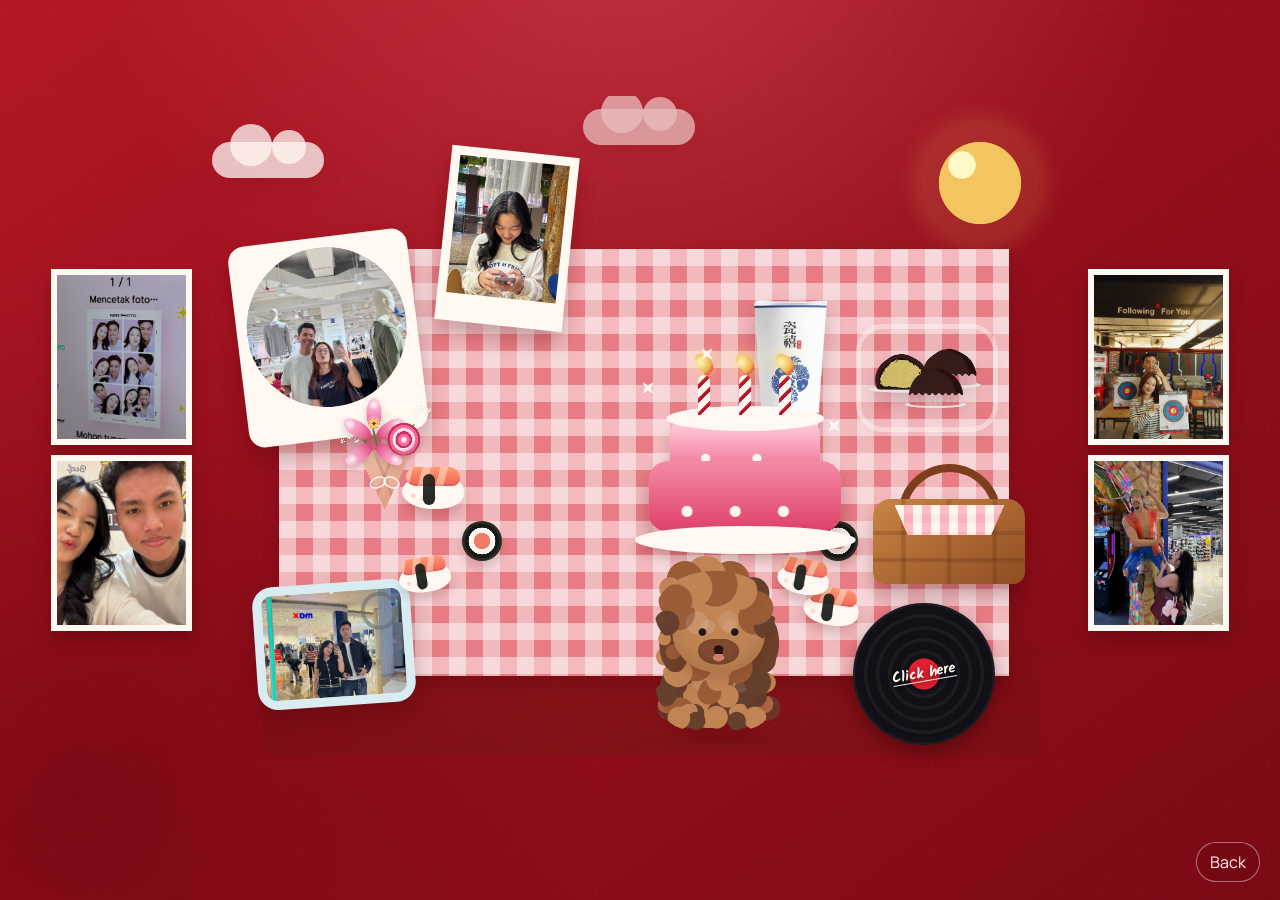
==== future.html @ 7c30395a "first commit" ====
<!DOCTYPE html>
<html lang="en">
  <head>
    <meta charset="UTF-8" />
    <meta name="viewport" content="width=device-width, initial-scale=1.0" />
    <title>For Denaya | Cake</title>
    <link rel="preconnect" href="https://fonts.googleapis.com" />
    <link rel="preconnect" href="https://fonts.gstatic.com" crossorigin />
    <link
      href="https://fonts.googleapis.com/css2?family=Cormorant+Garamond:ital,wght@0,400;0,600;0,700;1,400;1,600&family=Great+Vibes&family=Manrope:wght@400;500;600;700;800&display=swap"
      rel="stylesheet"
    />
    <link rel="stylesheet" href="css/style.css" />
  </head>
  <body class="page scrapbook-page page-cake" data-page="cake">
    <main class="scrapbook-stage cake-stage">
      <aside class="photo-strip cake-strip cake-strip-left" aria-label="Left photo strip">
        <img src="photo/photo2.jpg" alt="Memory strip 1" />
        <img src="photo/photo3.jpg" alt="Memory strip 2" />
      </aside>

      <section class="gingham-scene" aria-label="Cake and memories">
        <div class="picnic-sky" aria-hidden="true">
          <span class="picnic-sun"></span>
          <span class="picnic-cloud cloud-one"></span>
          <span class="picnic-cloud cloud-two"></span>
          <span class="picnic-leaf leaf-one"></span>
          <span class="picnic-leaf leaf-two"></span>
          <span class="picnic-leaf leaf-three"></span>
          <span class="picnic-leaf leaf-four"></span>
        </div>
        <span class="gingham-cloth" aria-hidden="true"></span>
        <div class="picnic-basket" aria-hidden="true">
          <span class="basket-handle"></span>
          <span class="basket-cloth"></span>
          <span class="basket-body"></span>
        </div>
        <div class="picnic-foods" aria-hidden="true">
          <span class="salmon-nigiri nigiri-one"></span>
          <span class="salmon-nigiri nigiri-two"></span>
          <span class="salmon-nigiri nigiri-three"></span>
          <span class="salmon-nigiri nigiri-four"></span>
          <span class="maki-roll maki-one"></span>
          <span class="maki-roll maki-two"></span>
        </div>
        <div class="picnic-bouquets" aria-hidden="true">
          <div class="favorite-bouquet picnic-bouquet">
            <span class="flower-stem lily-stem"></span>
            <span class="flower-stem rose-stem"></span>
            <span class="flower-stem breath-stem-one"></span>
            <span class="flower-stem breath-stem-two"></span>

            <span class="pink-lily lily-main">
              <span class="lily-petal p1"></span>
              <span class="lily-petal p2"></span>
              <span class="lily-petal p3"></span>
              <span class="lily-petal p4"></span>
              <span class="lily-petal p5"></span>
              <span class="lily-center"></span>
            </span>

            <span class="rose-bloom rose-main">
              <span></span>
            </span>

            <span class="baby-breath breath-one"></span>
            <span class="baby-breath breath-two"></span>
            <span class="baby-breath breath-three"></span>

            <span class="bouquet-wrap favorite-wrap"></span>
            <span class="bouquet-ribbon favorite-ribbon"></span>
          </div>
        </div>
        <div class="picnic-featured-products" aria-hidden="true">
          <img class="picnic-product teazzi-drink" src="photo/teazzi.png" alt="" />
          <img class="picnic-product dubai-cookie" src="photo/dubai.png" alt="" />
        </div>
        <div class="walking-poodle" aria-hidden="true">
          <span class="poodle-tail"></span>
          <span class="poodle-body"></span>
          <span class="poodle-fur body-curls"></span>
          <span class="poodle-fur chest-curls"></span>
          <span class="poodle-head"></span>
          <span class="poodle-fur head-curls"></span>
          <span class="poodle-face"></span>
          <span class="poodle-muzzle"></span>
          <span class="poodle-ear"></span>
          <span class="poodle-leg leg-one"></span>
          <span class="poodle-leg leg-two"></span>
          <span class="poodle-leg leg-three"></span>
          <span class="poodle-leg leg-four"></span>
          <span class="poodle-fur leg-curls"></span>
        </div>
        <div class="scrapbook-cake" aria-hidden="true">
          <span class="cake-sparkle sparkle-one"></span>
          <span class="cake-sparkle sparkle-two"></span>
          <span class="cake-sparkle sparkle-three"></span>
          <div class="party-candles">
            <span></span>
            <span></span>
            <span></span>
          </div>
          <div class="cake-frosting"></div>
          <div class="cake-tier top-tier"></div>
          <div class="cake-tier bottom-tier"></div>
          <div class="cake-stand"></div>
        </div>
        <figure class="big-round-photo">
          <img src="photo/photo1.jpg" alt="Favorite memory" />
        </figure>
        <figure class="taped-photo cake-photo">
          <img src="photo/photo9.jpg" alt="Birthday memory" />
        </figure>
        <figure class="retro-camera">
          <img src="photo/photo10.jpg" alt="Small memory" />
        </figure>
        <a
          class="vinyl-small cd-nav"
          href="surprise.html"
          data-flow-link
          data-transition="cd"
          aria-label="Open the song"
        >
          <span>Click here</span>
        </a>
      </section>

      <aside class="photo-strip cake-strip cake-strip-right" aria-label="Right photo strip">
        <img src="photo/photo4.jpg" alt="Memory strip 3" />
        <img src="photo/photo5.jpg" alt="Memory strip 4" />
      </aside>

      <a class="corner-link" href="birthday.html" data-flow-link>Back</a>
    </main>

    <script src="js/main.js" defer></script>
  </body>
</html>
---- css/style.css ----
@import url("https://fonts.googleapis.com/css2?family=Kalam:wght@400;700&family=Playfair+Display:wght@700;800&display=swap");

:root {
  --bg-black: #05040b;
  --bg-violet: #120719;
  --bg-burgundy: #2a0b1f;
  --pink-neon: #ff5ca8;
  --magenta: #d749d2;
  --rose-gold: #cba3b2;
  --gold-warm: #f4c45f;
  --text-main: #f9edf6;
  --text-soft: #c6adbe;
  --glass-bg: rgba(12, 10, 19, 0.64);
  --glass-border: rgba(255, 145, 207, 0.24);
  --panel-shadow: 0 20px 40px rgba(0, 0, 0, 0.5), 0 0 26px rgba(232, 80, 165, 0.14);
  --glow-soft: 0 0 20px rgba(255, 92, 168, 0.45);
  --radius-xl: 30px;
  --radius-lg: 22px;
  --radius-md: 16px;
  --radius-sm: 12px;
  --theme-main-start: #040309;
  --theme-main-mid: #090511;
  --theme-main-end: #17081e;
  --theme-aura-top: rgba(228, 82, 196, 0.24);
  --theme-aura-bottom: rgba(210, 44, 125, 0.14);
  --theme-photo-floor-main: rgba(163, 18, 76, 0.6);
  --theme-photo-floor-soft: rgba(163, 18, 76, 0.2);
  --theme-photo-floor-side: rgba(154, 31, 78, 0.44);
  --theme-photo-top-haze: rgba(255, 92, 168, 0.16);
  --theme-topbar-border: rgba(255, 144, 205, 0.24);
  --theme-topbar-glow: rgba(255, 96, 175, 0.2);
  --theme-top-brand: #ff85ba;
  --theme-heart: #ff7db9;
  --theme-icon: #ff94c4;
  --theme-hero-grad-1: #ff93c9;
  --theme-hero-grad-2: #ffd08a;
  --theme-hero-grad-3: #e98bf0;
  --theme-countdown: #ffd4e8;
}

* {
  box-sizing: border-box;
}

html,
body {
  margin: 0;
  padding: 0;
  min-height: 100%;
}

body {
  font-family: "Manrope", sans-serif;
  color: var(--text-main);
  background:
    radial-gradient(circle at 50% 12%, var(--theme-aura-top), transparent 68%),
    radial-gradient(circle at 85% 88%, var(--theme-aura-bottom), transparent 62%),
    linear-gradient(162deg, var(--theme-main-start) 0%, var(--theme-main-mid) 38%, var(--theme-main-end) 100%);
  position: relative;
  overflow-x: hidden;
}

body[data-theme="soft-pink"] {
  --theme-main-start: #130812;
  --theme-main-mid: #2a0e23;
  --theme-main-end: #3f1632;
  --theme-aura-top: rgba(255, 156, 208, 0.34);
  --theme-aura-bottom: rgba(255, 115, 189, 0.2);
  --theme-photo-floor-main: rgba(223, 80, 151, 0.56);
  --theme-photo-floor-soft: rgba(223, 80, 151, 0.24);
  --theme-photo-floor-side: rgba(206, 78, 145, 0.42);
  --theme-photo-top-haze: rgba(255, 178, 220, 0.24);
  --theme-topbar-border: rgba(255, 187, 227, 0.34);
  --theme-topbar-glow: rgba(255, 167, 215, 0.3);
  --theme-top-brand: #ffb4da;
  --theme-heart: #ffa4d1;
  --theme-icon: #ffc8e4;
  --theme-hero-grad-1: #ffc0dd;
  --theme-hero-grad-2: #ffe2b3;
  --theme-hero-grad-3: #f2b5ff;
  --theme-countdown: #ffe2f1;
}

body[data-theme="deep-burgundy"] {
  --theme-main-start: #040309;
  --theme-main-mid: #090511;
  --theme-main-end: #17081e;
}

body::selection {
  background: rgba(255, 92, 168, 0.35);
}

body.with-photo-bg {
  background: #07040f;
}

body.with-photo-bg::before {
  content: "";
  position: fixed;
  inset: 0;
  z-index: -3;
  background-image: var(--bg-image);
  background-position: center;
  background-size: cover;
  filter: blur(8px) brightness(0.32) saturate(1.04) contrast(1);
  transform: none;
}

body.with-photo-bg::after {
  content: "";
  position: fixed;
  inset: 0;
  z-index: -2;
  background:
    linear-gradient(180deg, rgba(7, 5, 12, 0.9) 0%, rgba(7, 5, 12, 0.88) 52%, rgba(7, 5, 12, 0.93) 100%),
    radial-gradient(ellipse at 50% 56%, rgba(255, 126, 196, 0.1) 0%, rgba(255, 126, 196, 0) 72%);
}

.page {
  width: 100%;
  min-height: 100svh;
  position: relative;
  animation: pageFadeIn 0.42s ease both;
}

.page.is-leaving {
  animation: pageFadeOut 0.28s ease both;
  pointer-events: none;
}

.page.is-cd-transitioning.is-leaving {
  animation: none;
}

.scene,
.app-shell {
  position: relative;
  z-index: 4;
  width: min(100%, 760px);
  margin: 0 auto;
  min-height: 100svh;
  padding: 20px 18px 56px;
}

body.has-topbar .scene,
body.has-topbar .app-shell {
  padding-top: 10px;
}

.scene-center {
  display: grid;
  place-items: center;
  align-content: center;
  gap: 28px;
}

.romantic-topbar {
  position: sticky;
  top: 0;
  left: 0;
  transform: none;
  z-index: 14;
  width: 100%;
  height: 54px;
  border-radius: 0;
  border: 0;
  background: transparent;
  box-shadow: none;
  backdrop-filter: none;
  display: grid;
  grid-template-columns: 42px minmax(0, 1fr) auto;
  align-items: center;
  padding: 0 12px;
  margin: 0;
}

.top-heart {
  font-size: 0.98rem;
  color: var(--theme-heart);
  text-align: center;
  text-shadow: 0 0 10px rgba(255, 87, 171, 0.55);
}

.top-brand {
  margin: 0;
  text-align: center;
  font-family: "Great Vibes", cursive;
  font-size: clamp(1.22rem, 3.2vw, 1.6rem);
  color: var(--theme-top-brand);
  line-height: 1;
  text-shadow: 0 0 12px rgba(255, 84, 167, 0.35);
}

.top-actions {
  display: flex;
  align-items: center;
  justify-self: end;
  gap: 8px;
}

button,
a {
  color: inherit;
  text-decoration: none;
}

button {
  font-family: inherit;
}

h1,
h2,
h3 {
  font-family: "Cormorant Garamond", serif;
  letter-spacing: 0.01em;
}

.eyebrow {
  letter-spacing: 0.34em;
  font-size: 0.78rem;
  font-weight: 800;
  color: var(--gold-warm);
  text-transform: uppercase;
  margin: 0 0 14px;
  text-shadow: 0 0 14px rgba(244, 196, 95, 0.24);
}

.tiny-label {
  margin: 0;
  text-transform: uppercase;
  letter-spacing: 0.35em;
  color: #9d8898;
  font-size: 0.72rem;
}

.name-script {
  margin: 10px 0;
  font-family: "Cormorant Garamond", serif;
  font-size: clamp(2.2rem, 7vw, 3.25rem);
  font-style: italic;
  font-weight: 600;
  color: #f6e6ef;
}

/* Gift screen */
.gift-wrap {
  background: none;
  border: 0;
  cursor: pointer;
  padding: 0;
  display: grid;
  place-items: center;
  width: min(82vw, 430px);
  transition: transform 0.45s ease;
}

.gift-wrap:hover {
  transform: translateY(-4px) scale(1.01);
}

.gift-wrap:focus-visible {
  outline: 2px solid rgba(255, 98, 186, 0.7);
  outline-offset: 8px;
  border-radius: 28px;
}

.gift-box {
  width: 100%;
  aspect-ratio: 1.08 / 1;
  position: relative;
  border-radius: 26px;
  overflow: hidden;
  transform-style: preserve-3d;
  box-shadow:
    inset 0 1px 0 rgba(255, 255, 255, 0.12),
    inset 0 -14px 30px rgba(17, 3, 12, 0.55),
    0 24px 42px rgba(0, 0, 0, 0.46),
    0 0 46px rgba(255, 79, 164, 0.32);
}

.gift-lid,
.gift-base {
  position: absolute;
  inset: 0;
  border-radius: inherit;
  background:
    radial-gradient(circle at 30% 20%, rgba(255, 105, 184, 0.2), transparent 45%),
    linear-gradient(155deg, #4a132f 0%, #361022 40%, #25111e 100%);
}

.gift-base::before,
.gift-lid::before {
  content: "";
  position: absolute;
  inset: 0;
  background-image: radial-gradient(rgba(255, 131, 194, 0.32) 1px, transparent 1.5px);
  background-size: 28px 28px;
  opacity: 0.58;
}

.gift-lid {
  transform-origin: top center;
  transition: transform 1s cubic-bezier(0.18, 0.66, 0.18, 1), opacity 0.7s ease;
  z-index: 2;
}

.gift-ribbon-v,
.gift-ribbon-h {
  position: absolute;
  background: linear-gradient(180deg, #ff78ba 0%, #ff4d9f 40%, #e82a74 100%);
  box-shadow: var(--glow-soft);
  z-index: 3;
}

.gift-ribbon-v {
  width: 16%;
  left: 50%;
  top: 0;
  bottom: 0;
  transform: translateX(-50%);
}

.gift-ribbon-h {
  height: 16%;
  left: 0;
  right: 0;
  top: 50%;
  transform: translateY(-50%);
}

.gift-bow {
  position: absolute;
  left: 50%;
  top: 50%;
  transform: translate(-50%, -50%);
  width: min(42%, 170px);
  aspect-ratio: 2 / 1;
  z-index: 4;
}

.gift-bow::before,
.gift-bow::after {
  content: "";
  position: absolute;
  width: 47%;
  height: 72%;
  top: 6%;
  border-radius: 70% 90% 70% 90%;
  background: linear-gradient(180deg, #ff75b8 0%, #ff3f93 65%, #dc236f 100%);
  box-shadow: 0 10px 20px rgba(196, 19, 101, 0.35), 0 0 22px rgba(255, 82, 164, 0.45);
}

.gift-bow::before {
  left: -3%;
  transform: rotate(6deg);
}

.gift-bow::after {
  right: -3%;
  transform: scaleX(-1) rotate(6deg);
}

.bow-center {
  position: absolute;
  left: 50%;
  top: 40%;
  width: 31%;
  height: 34%;
  transform: translate(-50%, -50%);
  border-radius: 12px;
  background: linear-gradient(180deg, #ff85c2 0%, #fa4ea0 52%, #d42069 100%);
  box-shadow: inset 0 2px 3px rgba(255, 212, 232, 0.45), 0 0 16px rgba(255, 61, 153, 0.65);
}

.bow-center::before,
.bow-center::after {
  content: "";
  position: absolute;
  width: 42%;
  height: 120%;
  top: 78%;
  border-radius: 0 0 6px 6px;
  background: linear-gradient(180deg, #ee4f96 0%, #c6175f 100%);
}

.bow-center::before {
  left: -46%;
  transform: rotate(31deg);
}

.bow-center::after {
  right: -46%;
  transform: rotate(-31deg);
}

.gift-shadow {
  width: 78%;
  height: 24px;
  margin-top: 18px;
  border-radius: 999px;
  background: radial-gradient(circle, rgba(255, 90, 162, 0.28), rgba(0, 0, 0, 0));
  filter: blur(4px);
}

.gift-copy {
  text-align: center;
  display: grid;
  gap: 8px;
}

.gift-copy .tiny-label span {
  font-family: "Cormorant Garamond", serif;
  font-size: 1.36rem;
  font-style: italic;
  letter-spacing: 0.08em;
  text-transform: none;
  color: #e7c4d6;
}

.tap-hint {
  margin: 8px 0 0;
  font-size: 0.72rem;
  letter-spacing: 0.34em;
  color: #74667c;
}

.gift-wrap.is-opening {
  animation: giftPulse 1s ease forwards;
}

.gift-wrap.is-opening .gift-lid {
  transform: translateY(-42%) rotateX(70deg);
  opacity: 0.15;
}

/* Countdown */
.countdown-scene {
  justify-content: center;
}

.countdown-scene::after {
  content: "";
  position: absolute;
  left: 50%;
  bottom: 2vh;
  width: min(84vw, 540px);
  height: 180px;
  transform: translateX(-50%);
  pointer-events: none;
  background: radial-gradient(circle at center, rgba(255, 102, 176, 0.23) 0%, rgba(255, 102, 176, 0) 68%);
  filter: blur(6px);
}

.countdown-card {
  text-align: center;
  width: min(100%, 680px);
  padding: 34px 14px;
  border-radius: 24px;
  border: 1px solid rgba(255, 140, 202, 0.14);
  background: linear-gradient(180deg, rgba(9, 7, 15, 0.48), rgba(9, 7, 15, 0.26));
  backdrop-filter: blur(4px);
}

.countdown-title {
  margin: 0 0 30px;
  font-family: "Cormorant Garamond", serif;
  font-weight: 700;
  letter-spacing: 0.28em;
  text-transform: uppercase;
  font-size: clamp(0.96rem, 2.8vw, 1.35rem);
  color: #f0c45d;
}

.countdown-grid {
  display: flex;
  justify-content: center;
  align-items: flex-start;
  flex-wrap: wrap;
  gap: 14px;
}

.time-block {
  min-width: 58px;
  display: grid;
  gap: 8px;
  justify-items: center;
}

.time-value {
  font-family: "Cormorant Garamond", serif;
  font-size: clamp(2.25rem, 6.2vw, 3.7rem);
  font-weight: 600;
  font-variant-numeric: tabular-nums;
  letter-spacing: 0.04em;
  color: var(--theme-countdown);
  text-shadow: 0 0 16px rgba(255, 95, 171, 0.34);
}

.time-label {
  font-size: 0.72rem;
  letter-spacing: 0.28em;
  color: #8d7b8a;
}

.separator {
  font-size: clamp(1.5rem, 4vw, 2.35rem);
  line-height: 1.5;
  color: #5c5260;
}

.time-ms .time-value {
  font-size: clamp(1.72rem, 4.5vw, 3rem);
}

.text-link {
  margin-top: 34px;
  border: 1px solid rgba(255, 138, 200, 0.34);
  border-radius: 999px;
  background: rgba(18, 13, 27, 0.52);
  color: #e0c7d5;
  font-size: 1.02rem;
  font-weight: 700;
  cursor: pointer;
  padding: 12px 22px;
  box-shadow: 0 0 20px rgba(255, 96, 173, 0.18);
}

.text-link span {
  margin-left: 6px;
}

/* Birthday reveal */
.birthday-scene {
  align-content: center;
}

.birthday-reveal {
  text-align: center;
  width: min(100%, 620px);
  padding: 26px 24px 30px;
  border-radius: var(--radius-xl);
  border: 1px solid rgba(255, 143, 204, 0.16);
  background:
    linear-gradient(180deg, rgba(9, 7, 15, 0.6), rgba(9, 7, 15, 0.34)),
    radial-gradient(circle at 50% 0%, rgba(255, 103, 179, 0.15), transparent 62%);
  backdrop-filter: blur(6px);
}

.hero-name {
  margin: 0;
  font-family: "Cormorant Garamond", serif;
  font-size: clamp(2.8rem, 8.4vw, 4.95rem);
  line-height: 0.96;
  letter-spacing: 0.01em;
  font-weight: 700;
  background: linear-gradient(110deg, var(--theme-hero-grad-1) 0%, var(--theme-hero-grad-2) 46%, var(--theme-hero-grad-3) 100%);
  -webkit-background-clip: text;
  background-clip: text;
  color: transparent;
  text-shadow:
    0 0 30px rgba(255, 129, 197, 0.26),
    0 4px 20px rgba(0, 0, 0, 0.35);
}

.hero-age {
  margin: 12px 0 10px;
  font-size: clamp(2rem, 5.2vw, 3.1rem);
  font-weight: 700;
  letter-spacing: 0.01em;
  color: #f2e8ef;
  text-shadow: 0 0 16px rgba(255, 152, 210, 0.14);
}

.hero-sayang {
  margin: 0;
  font-size: clamp(1.8rem, 4.1vw, 2.3rem);
  font-family: "Cormorant Garamond", serif;
  font-style: italic;
  color: #dbc8d5;
  letter-spacing: 0.015em;
}

.hero-signoff {
  margin: 20px 0 28px;
  font-family: "Cormorant Garamond", serif;
  font-size: clamp(1.5rem, 3.2vw, 2rem);
  font-style: italic;
  line-height: 1.2;
  color: #ead8e3;
}

.hero-signoff span {
  font-family: "Great Vibes", cursive;
  font-size: clamp(2.7rem, 6.2vw, 4.1rem);
  color: #ff8ec0;
  text-shadow: 0 0 20px rgba(255, 102, 180, 0.33);
}

.btn-primary {
  border: 0;
  border-radius: 999px;
  padding: 14px 32px;
  font-size: 1.42rem;
  font-weight: 700;
  cursor: pointer;
  color: #fff6fb;
  background: linear-gradient(108deg, #ff5ca8 0%, #ffbc5a 44%, #ca53d7 100%);
  box-shadow: 0 0 24px rgba(255, 102, 174, 0.55), 0 12px 24px rgba(0, 0, 0, 0.38);
  transition: transform 0.25s ease, filter 0.25s ease;
}

.btn-primary:hover {
  transform: translateY(-2px);
  filter: brightness(1.05);
}

.btn-primary span {
  margin-left: 8px;
}

/* App shell */
.page-head-pill {
  background: rgba(20, 15, 33, 0.7);
  border: 1px solid rgba(255, 151, 214, 0.22);
  backdrop-filter: blur(7px);
  box-shadow: var(--panel-shadow);
}

.icon-btn {
  width: 34px;
  height: 34px;
  border-radius: 50%;
  border: 1px solid rgba(255, 136, 200, 0.32);
  background: rgba(23, 18, 34, 0.75);
  cursor: pointer;
  display: grid;
  place-items: center;
  box-shadow: 0 0 18px rgba(255, 98, 173, 0.22);
}

.icon-btn.is-on {
  box-shadow: 0 0 0 2px rgba(255, 110, 184, 0.35), 0 0 24px rgba(255, 108, 180, 0.55);
}

.icon-note {
  font-size: 0.95rem;
  color: var(--theme-icon);
  line-height: 1;
}

.icon-theme {
  font-size: 0.8rem;
  font-weight: 800;
  letter-spacing: 0.02em;
  color: var(--theme-icon);
  line-height: 1;
}

.theme-btn.is-soft {
  box-shadow: 0 0 0 2px rgba(255, 180, 220, 0.34), 0 0 18px rgba(255, 170, 215, 0.4);
}

.glass-panel {
  background: var(--glass-bg);
  border: 1px solid var(--glass-border);
  border-radius: var(--radius-lg);
  box-shadow: var(--panel-shadow);
  backdrop-filter: blur(12px);
}

.hero-card {
  padding: 34px 22px;
  text-align: center;
  background:
    linear-gradient(180deg, rgba(10, 7, 16, 0.74), rgba(10, 7, 16, 0.5)),
    radial-gradient(circle at 50% 0%, rgba(255, 92, 168, 0.12), transparent 58%);
}

.hero-actions {
  margin-top: 20px;
  display: grid;
  grid-template-columns: repeat(auto-fit, minmax(140px, 1fr));
  gap: 10px;
}

.home-shell .hero-actions {
  width: min(100%, 360px);
  margin: 20px auto 0;
}

.story-meta {
  margin: 0 auto 14px;
  width: min(100%, 520px);
  padding: 12px 16px;
  text-align: center;
}

.chapter-kicker {
  margin: 0;
  text-transform: uppercase;
  font-size: 0.68rem;
  letter-spacing: 0.26em;
  color: #ddb6ca;
}

.chapter-kicker-intro {
  margin-bottom: 10px;
}

.story-meta h2 {
  margin: 6px 0 0;
  font-size: clamp(1.22rem, 4vw, 1.7rem);
  font-weight: 700;
  color: #f2dbe7;
}

.story-flow {
  margin: 14px auto 0;
  width: min(100%, 520px);
  padding: 16px;
  text-align: center;
}

.story-flow p {
  margin: 0 0 12px;
  color: #ddc0cf;
  font-family: "Cormorant Garamond", serif;
  font-size: 1.24rem;
  font-style: italic;
}

.flow-next {
  display: inline-block;
  border-radius: 999px;
  padding: 11px 20px;
  font-weight: 700;
  border: 1px solid rgba(255, 142, 204, 0.36);
  background: rgba(18, 13, 28, 0.6);
  box-shadow: 0 0 18px rgba(255, 99, 177, 0.2);
  transition: transform 0.2s ease, box-shadow 0.2s ease;
}

.flow-next:hover {
  transform: translateY(-2px);
  box-shadow: 0 0 22px rgba(255, 99, 177, 0.35);
}

.transition-cinematic {
  position: fixed;
  inset: 0;
  z-index: 60;
  pointer-events: none;
  opacity: 0;
  background:
    radial-gradient(circle at 50% 50%, rgba(255, 249, 242, 0.62), rgba(179, 18, 33, 0.82) 55%, rgba(101, 0, 12, 0.96) 100%);
}

.transition-cinematic.is-active {
  animation: cinematicFade 0.56s ease forwards;
}

.transition-petal {
  position: fixed;
  z-index: 61;
  width: 12px;
  height: 12px;
  border-radius: 50% 50% 50% 0;
  transform: rotate(45deg);
  background: linear-gradient(160deg, #fff8f2 0%, #d9182b 100%);
  opacity: 0.9;
  pointer-events: none;
  animation: transitionPetalFly 0.56s ease forwards;
}

.cd-transition-overlay {
  position: fixed;
  inset: 0;
  z-index: 72;
  overflow: hidden;
  pointer-events: none;
}

.cd-transition-overlay::before {
  content: "";
  position: absolute;
  inset: 0;
  background:
    radial-gradient(circle at 50% 50%, rgba(255, 249, 242, 0.72), rgba(255, 249, 242, 0.2) 36%, transparent 58%),
    linear-gradient(90deg, #fff9f2 0%, #d7192b 52%, #8f0c18 100%);
  transform: translateX(-110%);
  animation: cdPanelSlide 0.98s cubic-bezier(0.72, 0, 0.2, 1) forwards;
}

.cd-transition-disc {
  position: absolute;
  left: -20vmin;
  top: 50%;
  z-index: 1;
  width: clamp(160px, 30vmin, 340px);
  aspect-ratio: 1;
  border-radius: 50%;
  background:
    radial-gradient(circle, #e51f2f 0 13%, #fff8f2 14% 16%, #121116 17% 22%, transparent 23%),
    conic-gradient(from 218deg, rgba(255, 255, 255, 0.22) 0 38deg, transparent 39deg 360deg),
    repeating-radial-gradient(circle, #09090d 0 12px, #17171e 13px 17px, #06060a 18px 28px);
  box-shadow: 0 22px 38px rgba(51, 0, 7, 0.4);
  animation: cdRollAcross 0.98s cubic-bezier(0.72, 0, 0.2, 1) forwards;
}

.cd-transition-spark {
  position: absolute;
  z-index: 2;
  width: 10px;
  height: 10px;
  border-radius: 50%;
  background: #fff9f2;
  box-shadow: 0 0 16px rgba(255, 249, 242, 0.88);
  opacity: 0;
  animation: cdSparkPop 0.44s ease-out forwards;
}

.btn-soft {
  border: 1px solid rgba(255, 154, 209, 0.25);
  background: rgba(14, 11, 22, 0.62);
  color: #eee0e8;
  border-radius: 999px;
  padding: 11px 12px;
  font-weight: 700;
  text-align: center;
  cursor: pointer;
}

.btn-soft:hover {
  box-shadow: 0 0 20px rgba(255, 104, 179, 0.34);
}

.page-head-pill {
  margin: 4px auto 18px;
  width: fit-content;
  padding: 10px 16px;
  border-radius: 999px;
  display: flex;
  align-items: center;
  gap: 12px;
}

.page-head-pill h1 {
  margin: 0;
  font-family: "Cormorant Garamond", serif;
  font-size: clamp(1.65rem, 4.6vw, 2.25rem);
  font-weight: 700;
  letter-spacing: 0.01em;
}

.page-head-pill span {
  font-size: 0.92rem;
  background: rgba(255, 114, 185, 0.14);
  border: 1px solid rgba(255, 148, 206, 0.3);
  color: #ec9cc7;
  padding: 6px 10px;
  border-radius: 999px;
}

/* Memories */
.memories-grid {
  display: grid;
  grid-template-columns: repeat(2, minmax(0, 1fr));
  gap: 12px;
  padding-bottom: 10px;
}

.polaroid-card {
  background: #f5f0f3;
  border-radius: 12px;
  border: 0;
  padding: 10px 10px 28px;
  box-shadow: 0 14px 28px rgba(0, 0, 0, 0.4);
  cursor: pointer;
  position: relative;
  transform-origin: top center;
  transition: transform 0.25s ease, box-shadow 0.25s ease;
}

.polaroid-card::before {
  content: "";
  position: absolute;
  width: 58px;
  height: 14px;
  top: -8px;
  left: 50%;
  transform: translateX(-50%) rotate(-2deg);
  background: rgba(245, 210, 150, 0.7);
  border-radius: 4px;
  box-shadow: inset 0 0 0 1px rgba(116, 95, 68, 0.25);
}

.polaroid-card img {
  width: 100%;
  display: block;
  aspect-ratio: 1 / 1;
  object-fit: cover;
  border-radius: 8px;
}

.polaroid-card p {
  color: #322632;
  margin: 11px 2px 0;
  font-family: "Cormorant Garamond", serif;
  font-style: italic;
  font-size: 1.05rem;
}

.polaroid-card:hover {
  transform: scale(1.02) rotate(0deg);
  box-shadow: 0 18px 30px rgba(0, 0, 0, 0.48), 0 0 20px rgba(255, 106, 182, 0.22);
}

/* Moments */
.moments-carousel {
  display: grid;
  gap: 14px;
}

.moment-stage {
  display: grid;
  grid-template-columns: 44px minmax(0, 1fr) 44px;
  align-items: center;
  gap: 12px;
}

.round-arrow {
  width: 44px;
  height: 44px;
  border-radius: 50%;
  border: 1px solid rgba(255, 152, 209, 0.26);
  background: rgba(16, 13, 24, 0.72);
  font-size: 1.5rem;
  color: #f8e8f0;
  cursor: pointer;
  display: grid;
  place-items: center;
}

.polaroid-main {
  width: min(100%, 320px);
  margin: 0 auto;
  background: #f7f3f5;
  padding: 12px 12px 34px;
  border-radius: 12px;
  box-shadow: 0 18px 30px rgba(0, 0, 0, 0.45);
  transform: rotate(-4deg);
}

.polaroid-main img {
  width: 100%;
  aspect-ratio: 3 / 4;
  object-fit: cover;
  border-radius: 6px;
}

.description-box {
  padding: 18px 16px;
  min-height: 92px;
  display: grid;
  place-items: center;
  text-align: center;
}

.description-box p {
  margin: 0;
  font-family: "Cormorant Garamond", serif;
  font-style: italic;
  font-size: clamp(1.24rem, 3.5vw, 1.62rem);
  color: #ecd9e5;
}

.dots-row {
  display: flex;
  justify-content: center;
  gap: 10px;
  flex-wrap: wrap;
}

.dot {
  width: 13px;
  height: 13px;
  border-radius: 50%;
  border: 1px solid rgba(255, 159, 213, 0.3);
  background: rgba(38, 30, 52, 0.78);
  cursor: pointer;
  padding: 0;
}

.dot.is-active {
  background: linear-gradient(160deg, #ff7dbf, #db62d5);
  box-shadow: 0 0 14px rgba(255, 116, 191, 0.55);
}

/* Letter */
.letter-shell {
  display: grid;
  align-content: start;
}

.cake-wrap {
  display: grid;
  place-items: center;
  margin: 8px 0 16px;
}

.cake-art {
  width: 180px;
  height: 140px;
  position: relative;
}

.cake-plate {
  position: absolute;
  left: 50%;
  bottom: 2px;
  transform: translateX(-50%);
  width: 160px;
  height: 22px;
  border-radius: 50%;
  background: linear-gradient(180deg, #f4f4f4 0%, #cbced5 100%);
  box-shadow: 0 10px 18px rgba(0, 0, 0, 0.35);
}

.cake-layer {
  position: absolute;
  left: 50%;
  transform: translateX(-50%);
  border-radius: 20px;
  background: linear-gradient(180deg, #6f460e 0%, #4f2e07 100%);
}

.cake-layer.one {
  width: 138px;
  height: 34px;
  bottom: 22px;
}

.cake-layer.two {
  width: 124px;
  height: 32px;
  bottom: 52px;
}

.cake-top {
  position: absolute;
  left: 50%;
  bottom: 76px;
  transform: translateX(-50%);
  width: 122px;
  height: 26px;
  border-radius: 50%;
  background: #efe2cf;
}

.cake-top::before,
.cake-top::after {
  content: "";
  position: absolute;
  background: #efe2cf;
  width: 28px;
  height: 14px;
  border-radius: 0 0 18px 18px;
  top: 18px;
}

.cake-top::before {
  left: 20px;
}

.cake-top::after {
  right: 22px;
}

.cake-candle {
  position: absolute;
  left: 50%;
  bottom: 98px;
  transform: translateX(-50%);
  width: 10px;
  height: 30px;
  border-radius: 8px;
  background: linear-gradient(180deg, #c72626, #8b1010);
}

.cake-flame {
  position: absolute;
  left: 50%;
  bottom: 126px;
  transform: translateX(-50%);
  width: 12px;
  height: 20px;
  border-radius: 50% 50% 50% 50%;
  background: radial-gradient(circle at 40% 35%, #fff59f 0%, #ffbf2f 55%, rgba(255, 145, 0, 0.45) 100%);
  animation: flameFlicker 0.9s ease-in-out infinite alternate;
  box-shadow: 0 0 20px rgba(255, 185, 40, 0.65);
}

.letter-card {
  padding: 22px 20px;
  max-height: min(55svh, 460px);
  overflow: auto;
}

.letter-card p {
  margin: 0;
  font-family: "Cormorant Garamond", serif;
  font-style: italic;
  font-size: clamp(1.55rem, 4.2vw, 2.6rem);
  line-height: 1.28;
  color: #efe4eb;
  min-height: 160px;
}

.type-cursor {
  display: inline-block;
  width: 2px;
  margin-left: 2px;
  background: rgba(255, 141, 201, 0.95);
  animation: blink 0.9s steps(1) infinite;
}

/* Reasons */
.reasons-shell {
  display: grid;
  align-content: center;
  gap: 16px;
}

.reasons-card {
  padding: 24px;
  min-height: 260px;
}

.reasons-card h1 {
  margin: 0 0 14px;
  font-size: clamp(1.5rem, 4.7vw, 2.2rem);
}

.reasons-card p {
  margin: 0;
  font-family: "Cormorant Garamond", serif;
  font-style: italic;
  font-size: clamp(1.35rem, 4.2vw, 2rem);
  line-height: 1.34;
  color: #efe0ea;
}

.reasons-controls {
  display: flex;
  justify-content: center;
  align-items: center;
  gap: 16px;
}

/* Future */
.future-shell {
  display: grid;
  gap: 16px;
}

.dreams-main {
  padding: 24px 22px;
}

.dreams-main h1 {
  margin: 0 0 10px;
  font-size: clamp(1.8rem, 5vw, 2.4rem);
}

.dreams-main p {
  margin: 0;
  font-family: "Cormorant Garamond", serif;
  font-style: italic;
  font-size: clamp(1.4rem, 3.8vw, 2rem);
  line-height: 1.35;
}

.dream-grid {
  display: grid;
  grid-template-columns: repeat(2, minmax(0, 1fr));
  gap: 10px;
}

.dream-chip {
  border: 1px solid rgba(255, 154, 209, 0.28);
  background: rgba(12, 10, 20, 0.7);
  color: #f2dde9;
  border-radius: 14px;
  padding: 12px;
  font-weight: 700;
  cursor: pointer;
  transition: transform 0.2s ease, box-shadow 0.2s ease, border-color 0.2s ease;
}

.dream-chip.is-selected,
.dream-chip:hover {
  transform: translateY(-2px);
  border-color: rgba(255, 132, 198, 0.78);
  box-shadow: 0 0 18px rgba(255, 95, 176, 0.48);
}

/* Surprise */
.surprise-shell {
  display: grid;
  align-content: center;
  gap: 10px;
}

.surprise-copy {
  text-align: center;
  padding: 22px;
}

.surprise-copy p {
  margin: 6px 0;
  font-size: clamp(1.04rem, 3vw, 1.22rem);
  color: #ebd9e3;
}

/* Modal */
.modal {
  position: fixed;
  inset: 0;
  z-index: 20;
  display: none;
}

.modal.is-open {
  display: grid;
  place-items: center;
}

.modal-backdrop {
  position: absolute;
  inset: 0;
  border: 0;
  background: rgba(6, 5, 10, 0.72);
  backdrop-filter: blur(6px);
}

.modal-card {
  position: relative;
  z-index: 1;
  width: min(92vw, 560px);
  padding: 24px;
  border-radius: 24px;
  background: rgba(11, 9, 18, 0.88);
  border: 1px solid rgba(255, 145, 206, 0.28);
  box-shadow: 0 18px 36px rgba(0, 0, 0, 0.5), 0 0 28px rgba(255, 90, 167, 0.24);
}

.modal-card p {
  margin: 0;
  font-family: "Cormorant Garamond", serif;
  font-style: italic;
  font-size: clamp(1.36rem, 4.6vw, 2.05rem);
  line-height: 1.34;
  color: #f0dfea;
}

.photo-modal-card {
  display: grid;
  gap: 14px;
}

.photo-modal-card img {
  width: 100%;
  max-height: min(56svh, 600px);
  object-fit: cover;
  border-radius: 16px;
}

.photo-modal-card p {
  margin-top: 2px;
  text-align: center;
  font-size: 1.25rem;
}

.modal-close {
  position: absolute;
  top: 10px;
  right: 12px;
  border: 0;
  width: 34px;
  height: 34px;
  border-radius: 50%;
  font-size: 1.45rem;
  line-height: 1;
  cursor: pointer;
  color: #fbeaf2;
  background: rgba(255, 100, 179, 0.2);
}

/* Particle layers */
.particle-layer {
  position: fixed;
  inset: 0;
  pointer-events: none;
  overflow: hidden;
  z-index: 3;
}

.confetti-piece {
  position: absolute;
  width: 7px;
  height: 14px;
  border-radius: 3px;
  opacity: 0.9;
  animation: confettiFall linear forwards;
}

.petal {
  position: absolute;
  width: 16px;
  height: 12px;
  border-radius: 14px 14px 2px 14px;
  background: radial-gradient(circle at 30% 30%, rgba(255, 201, 224, 0.95), rgba(236, 90, 161, 0.95));
  opacity: 0.84;
  filter: blur(0.25px);
  animation: petalDrift linear forwards;
}

.firework-dot {
  position: fixed;
  width: 5px;
  height: 5px;
  border-radius: 50%;
  z-index: 3;
  animation: fireworkSpark 1s ease-out forwards;
}

.heart-particle {
  position: fixed;
  width: 14px;
  height: 14px;
  transform: rotate(45deg);
  background: linear-gradient(140deg, #ff80c7, #ff5ca8);
  z-index: 22;
  opacity: 0.9;
  animation: heartFly 1.2s ease-out forwards;
}

.heart-particle::before,
.heart-particle::after {
  content: "";
  position: absolute;
  width: 100%;
  height: 100%;
  border-radius: 50%;
  background: inherit;
}

.heart-particle::before {
  top: -50%;
  left: 0;
}

.heart-particle::after {
  top: 0;
  left: -50%;
}

.fireworks-glow {
  position: fixed;
  inset: 0;
  z-index: 2;
  pointer-events: none;
  background: radial-gradient(circle at center, rgba(255, 89, 171, 0.32), transparent 48%);
  opacity: 0;
  animation: glowFlash 1s ease-out;
}

/* Animations */
@keyframes confettiFall {
  0% {
    transform: translate3d(0, -8vh, 0) rotate(0deg);
    opacity: 0;
  }
  10% {
    opacity: 0.95;
  }
  100% {
    transform: translate3d(var(--x-drift), 112vh, 0) rotate(var(--spin));
    opacity: 0;
  }
}

@keyframes petalDrift {
  0% {
    transform: translate3d(0, -8vh, 0) rotate(0deg);
    opacity: 0;
  }
  15% {
    opacity: 0.9;
  }
  100% {
    transform: translate3d(var(--x-drift), 110vh, 0) rotate(var(--rotate));
    opacity: 0;
  }
}

@keyframes fireworkSpark {
  0% {
    transform: translate3d(0, 0, 0) scale(1);
    opacity: 1;
  }
  100% {
    transform: translate3d(var(--dx), var(--dy), 0) scale(0.15);
    opacity: 0;
  }
}

@keyframes heartFly {
  0% {
    transform: translate3d(0, 0, 0) rotate(45deg) scale(0.9);
    opacity: 0.9;
  }
  100% {
    transform: translate3d(var(--dx), var(--dy), 0) rotate(45deg) scale(0.2);
    opacity: 0;
  }
}

@keyframes glowFlash {
  0% {
    opacity: 0;
  }
  20% {
    opacity: 0.8;
  }
  100% {
    opacity: 0;
  }
}

@keyframes flameFlicker {
  0% {
    transform: translateX(-50%) scale(0.96);
  }
  100% {
    transform: translateX(-50%) scale(1.06);
  }
}

@keyframes blink {
  50% {
    opacity: 0;
  }
}

@keyframes giftPulse {
  0% {
    transform: scale(1);
  }
  35% {
    transform: scale(1.03);
  }
  100% {
    transform: scale(0.95);
    opacity: 0.4;
  }
}

@keyframes pageFadeIn {
  0% {
    opacity: 0;
    filter: blur(4px);
    transform: translateY(6px);
  }
  100% {
    opacity: 1;
    filter: blur(0);
    transform: translateY(0);
  }
}

@keyframes pageFadeOut {
  0% {
    opacity: 1;
    filter: blur(0);
  }
  100% {
    opacity: 0;
    filter: blur(4px);
  }
}

@keyframes cinematicFade {
  0% {
    opacity: 0;
  }
  38% {
    opacity: 0.94;
  }
  100% {
    opacity: 1;
  }
}

@keyframes transitionPetalFly {
  0% {
    transform: translate3d(0, 0, 0) rotate(45deg) scale(0.6);
    opacity: 0.95;
  }
  100% {
    transform: translate3d(var(--dx), var(--dy), 0) rotate(120deg) scale(0.1);
    opacity: 0;
  }
}

@keyframes cdPanelSlide {
  0% {
    transform: translateX(-110%);
  }
  48% {
    transform: translateX(0);
  }
  100% {
    transform: translateX(110%);
  }
}

@keyframes cdRollAcross {
  0% {
    left: -20vmin;
    transform: translate(-50%, -50%) rotate(0deg) scale(0.72);
  }
  46% {
    left: 50%;
    transform: translate(-50%, -50%) rotate(560deg) scale(1.22);
  }
  100% {
    left: 118%;
    transform: translate(-50%, -50%) rotate(1160deg) scale(0.82);
  }
}

@keyframes cdSparkPop {
  0% {
    transform: scale(0.2);
    opacity: 0;
  }
  42% {
    opacity: 1;
  }
  100% {
    transform: scale(1.8);
    opacity: 0;
  }
}

@keyframes cdButtonRoll {
  0% {
    transform: rotate(0deg) scale(1);
  }
  42% {
    transform: rotate(540deg) scale(1.18);
  }
  100% {
    transform: rotate(1080deg) scale(0.96) translateX(34px);
  }
}

@keyframes vinylSpin {
  to {
    transform: rotate(360deg);
  }
}

@keyframes countdownPop {
  0% {
    transform: scale(1);
  }
  45% {
    transform: scale(1.04);
  }
  100% {
    transform: scale(1);
  }
}

@keyframes celebrationFade {
  0% {
    opacity: 0;
  }
  18%,
  78% {
    opacity: 1;
  }
  100% {
    opacity: 0;
  }
}

@keyframes celebrationTitle {
  0% {
    transform: translateY(20px) scale(0.78) rotate(-2deg);
    opacity: 0;
  }
  64% {
    transform: translateY(0) scale(1.08) rotate(1deg);
    opacity: 1;
  }
  100% {
    transform: translateY(0) scale(1) rotate(0);
    opacity: 1;
  }
}

@keyframes openHintPulse {
  0% {
    transform: translateY(0);
    opacity: 0.75;
  }
  50% {
    transform: translateY(-3px);
    opacity: 1;
  }
  100% {
    transform: translateY(0);
    opacity: 1;
  }
}

@keyframes bouquetSway {
  0%,
  100% {
    transform: rotate(-1.5deg);
  }
  50% {
    transform: rotate(2deg);
  }
}

@keyframes flowerBloom {
  0% {
    transform: scale(0.28) rotate(-8deg);
    opacity: 0;
  }
  70% {
    transform: scale(1.08) rotate(2deg);
    opacity: 1;
  }
  100% {
    transform: scale(1) rotate(0deg);
    opacity: 1;
  }
}

@keyframes lilyGlow {
  0%,
  100% {
    filter: drop-shadow(0 8px 10px rgba(67, 0, 8, 0.2));
  }
  50% {
    filter: drop-shadow(0 10px 16px rgba(255, 214, 226, 0.36));
  }
}

@keyframes roseBreathe {
  0%,
  100% {
    transform: scale(1);
  }
  50% {
    transform: scale(1.06);
  }
}

@keyframes breathFloat {
  0%,
  100% {
    transform: translateY(0);
  }
  50% {
    transform: translateY(-8px);
  }
}

@keyframes petalFloat {
  0% {
    transform: translate3d(0, 30px, 0) rotate(0deg);
    opacity: 0;
  }
  18% {
    opacity: 0.95;
  }
  78% {
    opacity: 0.75;
  }
  100% {
    transform: translate3d(34px, -84px, 0) rotate(210deg);
    opacity: 0;
  }
}

@keyframes cakeSketchFloat {
  0%,
  100% {
    transform: translateY(0) rotate(-0.8deg);
  }
  50% {
    transform: translateY(-8px) rotate(0.8deg);
  }
}

@keyframes candleDance {
  0%,
  100% {
    transform: translateY(0);
  }
  50% {
    transform: translateY(-4px);
  }
}

@keyframes lineFlame {
  0% {
    transform: translateX(-50%) rotate(-45deg) scale(0.92);
  }
  100% {
    transform: translateX(-50%) rotate(-45deg) scale(1.08);
  }
}

@keyframes giftSparkleField {
  to {
    background-position: 130px 130px, -170px 170px, 150px -150px, -190px -190px;
  }
}

@keyframes giftTitleFloat {
  0%,
  100% {
    transform: translateY(0) rotate(-0.4deg);
  }
  50% {
    transform: translateY(-7px) rotate(0.4deg);
  }
}

@keyframes giftChoiceFloat {
  0%,
  100% {
    transform: translateY(0);
  }
  50% {
    transform: translateY(-7px);
  }
}

@keyframes giftChoiceSelect {
  0% {
    transform: translateY(0) scale(1);
  }
  46% {
    transform: translateY(-18px) scale(1.14) rotate(-2deg);
  }
  100% {
    transform: translateY(-4px) scale(0.98);
    opacity: 0;
  }
}

@keyframes giftChoiceFade {
  to {
    transform: translateY(18px) scale(0.88);
    opacity: 0;
    filter: blur(3px);
  }
}

@keyframes envelopeTinyOpen {
  0%,
  100% {
    transform: rotate(-5deg);
  }
  50% {
    transform: rotate(-9deg) translateY(-6px);
  }
}

@keyframes sealPulse {
  0%,
  100% {
    transform: translate(-50%, -50%) scale(1);
  }
  50% {
    transform: translate(-50%, -50%) scale(1.14);
  }
}

@keyframes bouquetTinySway {
  0%,
  100% {
    transform: rotate(0deg);
  }
  50% {
    transform: rotate(5deg) translateY(-5px);
  }
}

@keyframes flowerTinyBloom {
  0%,
  100% {
    filter: brightness(1);
  }
  50% {
    filter: brightness(1.18);
  }
}

@keyframes cakeTinyBounce {
  0%,
  100% {
    transform: translateY(0);
  }
  50% {
    transform: translateY(-9px) scale(1.04);
  }
}

@keyframes photoShuffleOne {
  50% {
    transform: translate(-24px, 5px) rotate(-17deg);
  }
}

@keyframes photoShuffleTwo {
  50% {
    transform: translate(24px, 2px) rotate(15deg);
  }
}

@keyframes photoShuffleThree {
  50% {
    transform: translateY(-8px) rotate(1deg);
  }
}

@keyframes giftOverlayFade {
  0% {
    opacity: 0;
  }
  18%,
  74% {
    opacity: 1;
  }
  100% {
    opacity: 0;
  }
}

@keyframes giftIconFly {
  0% {
    transform: translateY(24px) scale(0.72) rotate(-8deg);
    opacity: 0;
  }
  46% {
    transform: translateY(0) scale(1.16) rotate(4deg);
    opacity: 1;
  }
  100% {
    transform: translateY(-30px) scale(0.9) rotate(0deg);
    opacity: 0.15;
  }
}

@keyframes giftSparkPop {
  0% {
    transform: scale(0.3);
    opacity: 0;
  }
  38% {
    opacity: 1;
  }
  100% {
    transform: scale(1.8);
    opacity: 0;
  }
}

@keyframes picnicSunGlow {
  0%,
  100% {
    transform: scale(1);
    box-shadow: 0 0 26px rgba(244, 196, 95, 0.28);
  }
  50% {
    transform: scale(1.07);
    box-shadow: 0 0 42px rgba(244, 196, 95, 0.42);
  }
}

@keyframes picnicCloudDrift {
  0%,
  100% {
    transform: translateX(0) scale(var(--cloud-scale, 1));
  }
  50% {
    transform: translateX(22px) scale(var(--cloud-scale, 1));
  }
}

@keyframes picnicLeafFall {
  0% {
    transform: translate3d(0, -18px, 0) rotate(0deg);
    opacity: 0;
  }
  20%,
  74% {
    opacity: 0.9;
  }
  100% {
    transform: translate3d(42px, 210px, 0) rotate(240deg);
    opacity: 0;
  }
}

@keyframes picnicBlanketBreathe {
  0%,
  100% {
    transform: rotate(-1deg) scale(1);
  }
  50% {
    transform: rotate(0.4deg) scale(1.012);
  }
}

@keyframes picnicBasketBob {
  0%,
  100% {
    transform: translateY(0) rotate(2deg);
  }
  50% {
    transform: translateY(-8px) rotate(-1deg);
  }
}

@keyframes picnicTreatWiggle {
  0%,
  100% {
    transform: rotate(0deg);
  }
  50% {
    transform: rotate(-5deg) translateY(-4px);
  }
}

@keyframes picnicFruitRoll {
  0%,
  100% {
    transform: translateX(0) rotate(0deg);
  }
  50% {
    transform: translateX(7px) rotate(24deg);
  }
}

@keyframes nigiriWiggle {
  0%,
  100% {
    margin-top: 0;
    rotate: 0deg;
  }
  50% {
    margin-top: -5px;
    rotate: -4deg;
  }
}

@keyframes picnicFoodFloat {
  0%,
  100% {
    transform: translateY(0) rotate(0deg);
  }
  50% {
    transform: translateY(-5px) rotate(3deg);
  }
}

@keyframes macaronBounce {
  0%,
  100% {
    transform: translateY(0) scale(1);
  }
  50% {
    transform: translateY(-4px) scale(1.04);
  }
}

@keyframes picnicProductFloat {
  0%,
  100% {
    margin-top: 0;
    rotate: 0deg;
  }
  50% {
    margin-top: -6px;
    rotate: 2deg;
  }
}

@keyframes poodleWalk {
  0% {
    transform: translateX(0) scaleX(1);
  }
  48% {
    transform: translateX(930px) scaleX(1);
  }
  50% {
    transform: translateX(930px) scaleX(-1);
  }
  98% {
    transform: translateX(0) scaleX(-1);
  }
  100% {
    transform: translateX(0) scaleX(1);
  }
}

@keyframes poodleWalkTablet {
  0% {
    transform: translateX(0) scaleX(1);
  }
  48% {
    transform: translateX(620px) scaleX(1);
  }
  50% {
    transform: translateX(620px) scaleX(-1);
  }
  98% {
    transform: translateX(0) scaleX(-1);
  }
  100% {
    transform: translateX(0) scaleX(1);
  }
}

@keyframes poodleWalkMobile {
  0% {
    transform: translateX(0) scaleX(1);
  }
  48% {
    transform: translateX(440px) scaleX(1);
  }
  50% {
    transform: translateX(440px) scaleX(-1);
  }
  98% {
    transform: translateX(0) scaleX(-1);
  }
  100% {
    transform: translateX(0) scaleX(1);
  }
}

@keyframes poodleSitBob {
  0%,
  100% {
    transform: translateX(-50%) translateY(0) scale(1);
  }
  50% {
    transform: translateX(-50%) translateY(-4px) scale(1.015);
  }
}

@keyframes poodleBounce {
  0%,
  100% {
    transform: translateY(0);
  }
  50% {
    transform: translateY(-3px);
  }
}

@keyframes poodleCurlBounce {
  0%,
  100% {
    transform: translateY(0) scale(1);
  }
  50% {
    transform: translateY(-2px) scale(1.04);
  }
}

@keyframes poodleStep {
  0%,
  100% {
    transform: rotate(9deg);
  }
  50% {
    transform: rotate(-13deg) translateY(-2px);
  }
}

@keyframes poodlePawTap {
  0%,
  100% {
    transform: translateY(0) rotate(0deg);
  }
  50% {
    transform: translateY(-2px) rotate(-3deg);
  }
}

@keyframes poodleTailWag {
  0%,
  100% {
    transform: rotate(-35deg);
  }
  50% {
    transform: rotate(-10deg);
  }
}

@keyframes poodleEarSwing {
  0%,
  100% {
    transform: rotate(5deg);
  }
  50% {
    transform: rotate(-8deg);
  }
}

@keyframes picnicNoteFloat {
  0%,
  100% {
    transform: translateX(-50%) translateY(0) rotate(-2deg);
  }
  50% {
    transform: translateX(-50%) translateY(-6px) rotate(1deg);
  }
}

@keyframes picnicPhotoFloat {
  0%,
  100% {
    margin-top: 0;
  }
  50% {
    margin-top: -7px;
  }
}

@keyframes picnicCameraNudge {
  0%,
  100% {
    transform: rotate(-4deg) translateY(0);
  }
  50% {
    transform: rotate(-1deg) translateY(-5px);
  }
}

@keyframes sadTextPulse {
  0%,
  100% {
    transform: scale(1);
  }
  50% {
    transform: scale(1.025);
  }
}

@keyframes partyCakeFloat {
  0%,
  100% {
    transform: translateX(-50%) translateY(0) rotate(-1deg);
  }
  50% {
    transform: translateX(-50%) translateY(-10px) rotate(1.5deg);
  }
}

@keyframes sparkleTwinkle {
  0%,
  100% {
    transform: scale(0.55) rotate(45deg);
    opacity: 0.3;
  }
  50% {
    transform: scale(1.15) rotate(45deg);
    opacity: 1;
  }
}

@keyframes envelopeBob {
  0%,
  100% {
    transform: translateY(0) rotate(-0.4deg);
  }
  50% {
    transform: translateY(-8px) rotate(0.6deg);
  }
}

@keyframes letterPeek {
  0% {
    transform: translateY(38px) rotate(-5deg);
    opacity: 0;
  }
  100% {
    transform: translateY(0) rotate(-2.5deg);
    opacity: 1;
  }
}

@keyframes envelopeOpenGlow {
  0%,
  100% {
    filter: drop-shadow(0 0 0 rgba(255, 248, 242, 0));
  }
  50% {
    filter: drop-shadow(0 0 18px rgba(255, 248, 242, 0.36));
  }
}

@keyframes polaroidFloat {
  0%,
  100% {
    margin-top: 0;
  }
  50% {
    margin-top: -8px;
  }
}

@keyframes sparkleDrift {
  0% {
    transform: translate3d(0, 24px, 0) rotate(0deg) scale(0.4);
    opacity: 0;
  }
  25%,
  70% {
    opacity: 0.9;
  }
  100% {
    transform: translate3d(22px, -58px, 0) rotate(160deg) scale(1.2);
    opacity: 0;
  }
}

@keyframes heartWiggle {
  0%,
  100% {
    transform: rotate(45deg) translateY(0) scale(1);
  }
  50% {
    transform: rotate(51deg) translateY(-8px) scale(1.08);
  }
}

@keyframes paperFloat {
  0%,
  100% {
    transform: translateY(0) rotate(-1.2deg);
  }
  50% {
    transform: translateY(-7px) rotate(0.6deg);
  }
}

@keyframes stripPhotoPop {
  0%,
  100% {
    transform: scale(1) rotate(0);
  }
  50% {
    transform: scale(1.04) rotate(1deg);
  }
}

@keyframes letterHeartRise {
  0% {
    transform: translateY(34px) rotate(45deg) scale(0.55);
    opacity: 0;
  }
  24%,
  76% {
    opacity: 0.82;
  }
  100% {
    transform: translateY(-80px) rotate(45deg) scale(1.1);
    opacity: 0;
  }
}

/* Responsive */
@media (max-width: 420px) {
  .romantic-topbar {
    height: 50px;
    width: 100%;
    padding: 0 8px;
  }

  body.has-topbar .scene,
  body.has-topbar .app-shell {
    padding-top: 8px;
  }

  .top-brand {
    font-size: 1.24rem;
  }

  .top-actions {
    gap: 6px;
  }

  .icon-btn {
    width: 32px;
    height: 32px;
  }

  .hero-actions {
    grid-template-columns: 1fr;
  }

  .countdown-grid {
    gap: 8px;
  }

  .separator {
    font-size: 1.2rem;
    padding-top: 10px;
  }

  .time-block {
    min-width: 48px;
  }

}

@media (min-width: 760px) {
  .romantic-topbar {
    height: 58px;
  }

  body.has-topbar .scene,
  body.has-topbar .app-shell {
    padding-top: 12px;
  }

  body:not(.has-topbar) .scene,
  body:not(.has-topbar) .app-shell {
    padding-top: 38px;
  }

  .memories-grid {
    grid-template-columns: repeat(3, minmax(0, 1fr));
  }

  .dream-grid {
    grid-template-columns: repeat(3, minmax(0, 1fr));
  }

  .hero-card {
    padding: 44px 34px;
  }

}

/* Red and white prelude */
body.prelude-page,
body.red-countdown-page {
  min-height: 100svh;
  color: #7f111c;
  background:
    linear-gradient(90deg, #b60f1f 0 22px, transparent 22px calc(100% - 22px), #b60f1f calc(100% - 22px)),
    linear-gradient(0deg, #b60f1f 0 22px, transparent 22px calc(100% - 22px), #b60f1f calc(100% - 22px)),
    #fff9f2;
}

.prelude-card,
.red-countdown-stage {
  position: relative;
  z-index: 1;
  min-height: 100svh;
  width: min(100%, 1040px);
  margin: 0 auto;
  padding: clamp(28px, 5vw, 58px);
  display: grid;
  place-items: center;
  align-content: center;
}

.prelude-card {
  gap: 12px;
  perspective: 1100px;
}

.prelude-title {
  margin: 0 0 14px;
  font-family: "Great Vibes", cursive;
  font-size: clamp(3.3rem, 8vw, 6rem);
  font-weight: 400;
  line-height: 1;
  color: #8f1b26;
  text-align: center;
  text-shadow: 0 2px 0 rgba(255, 255, 255, 0.8);
}

.seal-envelope {
  position: relative;
  display: block;
  width: min(78vw, 500px);
  aspect-ratio: 1.72 / 1;
  overflow: visible;
  transform-style: preserve-3d;
  background:
    linear-gradient(32deg, transparent 49.4%, rgba(82, 0, 8, 0.38) 50%, transparent 50.6%),
    linear-gradient(148deg, transparent 49.4%, rgba(82, 0, 8, 0.38) 50%, transparent 50.6%),
    linear-gradient(180deg, #bd1525, #9f101c);
  border-radius: 3px;
  box-shadow:
    inset 0 -12px 30px rgba(73, 0, 8, 0.22),
    0 22px 28px rgba(92, 0, 10, 0.22);
  transition: transform 0.22s ease, filter 0.22s ease, box-shadow 0.22s ease;
}

.seal-envelope:hover {
  transform: translateY(-4px);
  filter: brightness(1.03);
}

.seal-envelope::after {
  content: "";
  position: absolute;
  inset: 8px;
  border: 1px solid rgba(255, 248, 242, 0.2);
  border-radius: 2px;
  pointer-events: none;
}

.card-inside {
  position: absolute;
  left: 50%;
  bottom: 14%;
  z-index: 0;
  width: 78%;
  height: 72%;
  display: grid;
  place-items: center;
  align-content: center;
  gap: 8px;
  padding: 20px;
  border-radius: 5px;
  color: #8f1b26;
  background:
    radial-gradient(circle at 50% 14%, rgba(180, 22, 39, 0.08), transparent 36%),
    linear-gradient(180deg, #fffdf8, #fff2e9);
  box-shadow: 0 12px 18px rgba(72, 0, 9, 0.16);
  transform: translateX(-50%) translateY(26%) rotateX(12deg) scale(0.92);
  opacity: 0;
  transition: transform 0.8s cubic-bezier(0.16, 0.72, 0.2, 1), opacity 0.4s ease;
}

.card-inside span {
  font-family: "Great Vibes", cursive;
  font-size: clamp(2.1rem, 6vw, 3.7rem);
  line-height: 1;
}

.card-inside small {
  font-family: "Kalam", "Manrope", sans-serif;
  font-size: clamp(0.86rem, 2vw, 1.1rem);
}

.seal-flap {
  position: absolute;
  inset: 0;
  z-index: 2;
  clip-path: polygon(0 0, 50% 55%, 100% 0);
  background: linear-gradient(180deg, #cf2030 0%, #a9111f 100%);
  border-radius: 3px;
  transform-origin: 50% 0%;
  transform: rotateX(0deg);
  transition: transform 0.78s cubic-bezier(0.14, 0.76, 0.22, 1), filter 0.4s ease;
}

.wax-seal {
  position: absolute;
  left: 50%;
  top: 55%;
  width: clamp(68px, 11vw, 108px);
  height: clamp(68px, 11vw, 108px);
  display: grid;
  place-items: center;
  border-radius: 50%;
  z-index: 3;
  transform: translate(-50%, -50%);
  color: rgba(117, 66, 18, 0.72);
  font-family: "Great Vibes", cursive;
  font-size: clamp(2.4rem, 5.5vw, 4rem);
  background:
    radial-gradient(circle at 34% 28%, rgba(255, 239, 172, 0.95), transparent 24%),
    radial-gradient(circle, #d4a348 0 52%, #a97625 53% 74%, #805017 75% 100%);
  box-shadow:
    inset 0 0 0 5px rgba(255, 222, 132, 0.38),
    inset 0 -9px 12px rgba(94, 46, 5, 0.25),
    0 6px 12px rgba(63, 0, 7, 0.25);
  transition: transform 0.58s ease, opacity 0.48s ease;
}

.seal-envelope.is-opening {
  transform: translateY(-8px) scale(1.03);
  filter: brightness(1.04);
  box-shadow:
    inset 0 -12px 30px rgba(73, 0, 8, 0.16),
    0 28px 42px rgba(92, 0, 10, 0.24),
    0 0 42px rgba(180, 22, 39, 0.14);
}

.seal-envelope.is-opening .seal-flap {
  transform: rotateX(-158deg);
  filter: brightness(1.08);
}

.seal-envelope.is-opening .wax-seal {
  transform: translate(-50%, 78%) scale(0.58) rotate(26deg);
  opacity: 0;
}

.seal-envelope.is-opening .card-inside {
  transform: translateX(-50%) translateY(-28%) rotateX(0deg) scale(1);
  opacity: 1;
}

.is-card-opening .seal-hint {
  animation: openHintPulse 0.7s ease both;
}

.is-card-opening .seal-hint::before {
  content: "Opening your card...";
  color: #8f1b26;
}

.is-card-opening .seal-hint {
  color: transparent;
}

.seal-hint {
  margin: 2px 0 0;
  color: #7f111c;
  font-family: "Cormorant Garamond", serif;
  font-size: clamp(0.98rem, 2vw, 1.2rem);
  font-weight: 700;
}

body.prelude-page .prelude-gift {
  left: clamp(32px, 11vw, 160px);
  bottom: clamp(36px, 10vw, 120px);
  border-color: rgba(141, 19, 30, 0.64);
}

body.prelude-page .prelude-gift::before,
body.prelude-page .prelude-gift::after {
  background: rgba(141, 19, 30, 0.64);
}

body.prelude-page .prelude-balloons {
  right: clamp(32px, 12vw, 170px);
  bottom: clamp(52px, 12vw, 150px);
}

body.prelude-page .prelude-balloons::before,
body.prelude-page .prelude-balloons::after {
  border-color: rgba(141, 19, 30, 0.64);
}

body.prelude-photo-page {
  min-height: 100svh;
  color: #fff6f6;
  background: #970f1c;
  overflow: hidden;
}

body.prelude-photo-page::before {
  content: "";
  position: fixed;
  inset: 0;
  z-index: 0;
  background-image: var(--hero-photo);
  background-position: center;
  background-size: cover;
  filter: saturate(0.92) contrast(1.02);
}

body.prelude-photo-page::after {
  content: "";
  position: fixed;
  inset: 0;
  z-index: 0;
  background:
    linear-gradient(90deg, rgba(126, 6, 18, 0.78), rgba(126, 6, 18, 0.28), rgba(126, 6, 18, 0.78)),
    linear-gradient(180deg, rgba(53, 0, 7, 0.22), rgba(53, 0, 7, 0.54));
}

.photo-hero {
  position: relative;
  z-index: 1;
  min-height: 100svh;
  width: min(100%, 1040px);
  margin: 0 auto;
  padding: clamp(28px, 5vw, 58px);
  display: grid;
  place-items: center;
  align-content: center;
  gap: 8px;
  text-align: center;
}

.photo-hero h1 {
  margin: 0;
  font-family: "Great Vibes", cursive;
  font-size: clamp(3.5rem, 9vw, 7rem);
  font-weight: 400;
  line-height: 0.92;
  color: #fff1f1;
  text-shadow: 0 6px 18px rgba(58, 0, 7, 0.48);
}

.photo-hero p {
  margin: 0;
  color: #fff3f3;
  font-family: "Cormorant Garamond", serif;
  font-size: clamp(1rem, 2.4vw, 1.45rem);
  font-weight: 700;
  text-shadow: 0 3px 10px rgba(55, 0, 7, 0.42);
}

.photo-hero .date-mark {
  font-family: "Manrope", sans-serif;
  font-size: clamp(0.86rem, 1.7vw, 1.05rem);
  letter-spacing: 0.08em;
}

.photo-hero .click-here {
  margin-top: clamp(58px, 12vw, 120px);
}

body.prelude-photo-page .hero-gift {
  left: clamp(24px, 8vw, 94px);
  bottom: clamp(34px, 9vw, 92px);
}

body.prelude-photo-page .hero-balloons {
  right: clamp(28px, 8vw, 100px);
  bottom: clamp(52px, 12vw, 128px);
}

.red-countdown-stage {
  text-align: center;
}

.red-countdown-card {
  width: min(100%, 760px);
  padding: clamp(28px, 5vw, 52px);
  border: 2px solid rgba(172, 19, 32, 0.18);
  border-radius: 8px;
  background:
    linear-gradient(180deg, rgba(255, 255, 255, 0.94), rgba(255, 248, 242, 0.96)),
    radial-gradient(circle at 50% 0%, rgba(185, 16, 30, 0.12), transparent 62%);
  box-shadow: 0 18px 28px rgba(103, 0, 12, 0.16);
}

.red-countdown-card .eyebrow {
  color: #b41627;
  text-shadow: none;
}

.red-countdown-card .countdown-title {
  color: #8c1520;
}

.red-countdown-card .time-value {
  color: #b41627;
  text-shadow: none;
}

.red-countdown-card .time-label,
.red-countdown-card .separator {
  color: #8f5960;
}

.red-countdown-card .text-link {
  border-color: rgba(180, 22, 39, 0.3);
  color: #fff8f8;
  background: #b41627;
  box-shadow: 0 10px 18px rgba(103, 0, 12, 0.16);
}

.countdown-is-complete .red-countdown-card {
  animation: countdownPop 0.72s ease both;
  box-shadow: 0 18px 28px rgba(103, 0, 12, 0.16), 0 0 44px rgba(215, 25, 43, 0.28);
}

.countdown-celebration {
  position: fixed;
  inset: 0;
  z-index: 50;
  display: grid;
  place-items: center;
  pointer-events: none;
  background: radial-gradient(circle at center, rgba(255, 248, 242, 0.42), rgba(180, 22, 39, 0.08) 42%, transparent 68%);
  animation: celebrationFade 2.5s ease forwards;
}

.countdown-celebration span {
  display: block;
  padding: clamp(10px, 2vw, 18px) clamp(24px, 5vw, 48px);
  border-radius: 999px;
  color: #fff8f2;
  background: rgba(180, 22, 39, 0.9);
  font-family: "Great Vibes", cursive;
  font-size: clamp(3rem, 9vw, 7rem);
  line-height: 1;
  text-shadow: 0 5px 14px rgba(61, 0, 8, 0.36);
  box-shadow: 0 18px 34px rgba(91, 0, 11, 0.28), 0 0 0 8px rgba(255, 248, 242, 0.22);
  animation: celebrationTitle 1.25s cubic-bezier(0.2, 0.8, 0.18, 1) both;
}

/* Red scrapbook flow */
body.scrapbook-page {
  min-height: 100svh;
  color: #fff3f3;
  background:
    radial-gradient(circle at 50% -12%, rgba(255, 116, 128, 0.32), transparent 46%),
    radial-gradient(circle at 6% 88%, rgba(88, 0, 12, 0.4), transparent 36%),
    linear-gradient(145deg, #b31725 0%, #970f1c 46%, #7b0a15 100%);
  overflow-x: hidden;
}

body.scrapbook-page::before {
  content: "";
  position: fixed;
  inset: 0;
  z-index: 0;
  pointer-events: none;
  background:
    radial-gradient(circle at 18% 22%, rgba(255, 255, 255, 0.08) 0 1px, transparent 2px),
    radial-gradient(circle at 78% 70%, rgba(255, 255, 255, 0.06) 0 1px, transparent 2px);
  background-size: 42px 42px, 56px 56px;
  opacity: 0.38;
}

.page-gifts::after {
  content: "";
  position: fixed;
  inset: 0;
  z-index: 0;
  pointer-events: none;
  background:
    radial-gradient(circle at 16% 28%, rgba(255, 248, 242, 0.18) 0 2px, transparent 3px),
    radial-gradient(circle at 72% 22%, rgba(255, 248, 242, 0.16) 0 2px, transparent 3px),
    radial-gradient(circle at 86% 70%, rgba(255, 248, 242, 0.14) 0 2px, transparent 3px),
    radial-gradient(circle at 28% 82%, rgba(255, 248, 242, 0.12) 0 2px, transparent 3px);
  background-size: 130px 130px, 170px 170px, 150px 150px, 190px 190px;
  animation: giftSparkleField 9s linear infinite;
}

.scrapbook-stage {
  position: relative;
  z-index: 1;
  width: min(100%, 1080px);
  min-height: 100svh;
  margin: 0 auto;
  padding: clamp(24px, 4vw, 54px);
  display: grid;
  align-content: center;
  justify-items: center;
  gap: clamp(20px, 4vw, 42px);
}

.script-title {
  margin: 0;
  font-family: "Great Vibes", cursive;
  font-size: clamp(3.1rem, 9vw, 6.2rem);
  font-weight: 400;
  line-height: 0.95;
  color: #ffdfe4;
  text-align: center;
  text-shadow: 0 6px 16px rgba(62, 0, 7, 0.34);
}

.page-gifts .script-title {
  animation: giftTitleFloat 4.2s ease-in-out infinite;
}

.gift-choice-grid {
  width: min(100%, 980px);
  display: grid;
  grid-template-columns: repeat(4, minmax(0, 1fr));
  align-items: end;
  gap: clamp(20px, 4.4vw, 58px);
}

.gift-choice {
  display: grid;
  justify-items: center;
  gap: 14px;
  color: #ffe9eb;
  transition: transform 0.22s ease, filter 0.22s ease;
  animation: giftChoiceFloat 4.8s ease-in-out infinite;
  transform-origin: 50% 100%;
}

.gift-choice:nth-child(2) {
  animation-delay: 0.28s;
}

.gift-choice:nth-child(3) {
  animation-delay: 0.56s;
}

.gift-choice:nth-child(4) {
  animation-delay: 0.84s;
}

.gift-choice:hover {
  transform: translateY(-7px) scale(1.03);
  filter: brightness(1.05);
}

.gift-choice.is-selected {
  animation: giftChoiceSelect 0.78s cubic-bezier(0.2, 0.78, 0.22, 1) forwards;
  filter: brightness(1.12);
}

.gift-transitioning .gift-choice:not(.is-selected) {
  animation: giftChoiceFade 0.46s ease forwards;
}

.gift-icon {
  position: relative;
  display: block;
  width: clamp(136px, 18vw, 210px);
  height: clamp(112px, 14vw, 152px);
}

.gift-icon::after {
  content: "";
  position: absolute;
  left: 50%;
  bottom: -18px;
  width: 70%;
  height: 14px;
  border-radius: 999px;
  background: radial-gradient(circle, rgba(68, 0, 8, 0.26), transparent 72%);
  transform: translateX(-50%);
  filter: blur(3px);
  z-index: -1;
}

.gift-label {
  font-family: "Cormorant Garamond", serif;
  font-size: clamp(1.18rem, 2.4vw, 1.48rem);
  font-weight: 700;
  text-shadow: 0 3px 10px rgba(64, 0, 8, 0.44);
}

.envelope-icon {
  height: clamp(88px, 11vw, 126px);
  margin-top: 28px;
  border-radius: 4px;
  background: #eaf4ff;
  box-shadow: 0 12px 20px rgba(77, 0, 10, 0.22);
  transform: rotate(-5deg);
}

.envelope-icon::before {
  content: "";
  position: absolute;
  inset: 0;
  background:
    linear-gradient(34deg, transparent 49%, #c9d5e4 50%, transparent 51%),
    linear-gradient(146deg, transparent 49%, #c9d5e4 50%, transparent 51%),
    linear-gradient(0deg, transparent 49%, #d5deeb 50%, transparent 51%);
}

.envelope-seal {
  position: absolute;
  left: 50%;
  top: 48%;
  width: 32px;
  height: 32px;
  border-radius: 50%;
  transform: translate(-50%, -50%);
  background:
    radial-gradient(circle at 35% 28%, #ff5b5d 0 22%, transparent 23%),
    linear-gradient(145deg, #c80f1e, #9c0713);
  box-shadow: inset 0 0 0 2px rgba(255, 210, 214, 0.44), 0 2px 5px rgba(68, 0, 7, 0.28);
}

.gift-choice:hover .envelope-icon {
  animation: envelopeTinyOpen 0.8s ease both;
}

.gift-choice:hover .envelope-seal {
  animation: sealPulse 0.8s ease both;
}

.bouquet-icon::before {
  content: "";
  position: absolute;
  left: 50%;
  bottom: 14px;
  width: 100px;
  height: 116px;
  transform: translateX(-50%);
  background:
    linear-gradient(74deg, transparent 45%, rgba(69, 120, 57, 0.8) 46% 49%, transparent 50%),
    linear-gradient(106deg, transparent 45%, rgba(69, 120, 57, 0.8) 46% 49%, transparent 50%),
    linear-gradient(90deg, transparent 48%, rgba(69, 120, 57, 0.8) 49% 52%, transparent 53%);
}

.bouquet-icon::after {
  content: "";
  position: absolute;
  left: 50%;
  bottom: 0;
  width: 122px;
  height: 104px;
  transform: translateX(-50%);
  clip-path: polygon(50% 100%, 8% 18%, 92% 18%);
  background:
    linear-gradient(135deg, rgba(255, 255, 255, 0.72), transparent 50%),
    linear-gradient(160deg, #f7e6df 0%, #f1d5cc 100%);
  box-shadow: 0 10px 18px rgba(67, 0, 8, 0.18);
}

.small-flower {
  position: absolute;
  z-index: 1;
  width: 46px;
  height: 46px;
  border-radius: 50%;
  background:
    radial-gradient(circle at center, #ffd253 0 20%, #df5c62 21% 34%, transparent 35%),
    repeating-conic-gradient(#fb8b94 0 20deg, #f46273 20deg 40deg);
  box-shadow: 0 4px 8px rgba(65, 0, 7, 0.16);
}

.flower-one {
  left: 47%;
  top: 8px;
  transform: translateX(-50%) rotate(12deg);
}

.flower-two {
  left: 24%;
  top: 36px;
  transform: rotate(-18deg) scale(0.86);
}

.flower-three {
  right: 20%;
  top: 34px;
  transform: rotate(16deg) scale(0.88);
}

.gift-choice:hover .bouquet-icon {
  animation: bouquetTinySway 0.9s ease both;
}

.gift-choice:hover .small-flower {
  animation: flowerTinyBloom 0.9s ease both;
}

.cake-icon {
  width: clamp(132px, 17vw, 190px);
  height: clamp(102px, 13vw, 144px);
}

.cake-icon::before {
  content: "";
  position: absolute;
  left: 12%;
  right: 8%;
  bottom: 26px;
  height: 86px;
  clip-path: polygon(6% 0, 94% 14%, 84% 100%, 0 86%);
  background:
    linear-gradient(#fff4f1 0 20%, transparent 21%),
    linear-gradient(#d7192b 0 43%, #fff6f3 44% 60%, #d7192b 61% 100%);
  border-radius: 10px 18px 12px 12px;
  box-shadow: 0 11px 18px rgba(73, 0, 9, 0.24);
}

.cake-icon::after {
  content: "";
  position: absolute;
  left: 16%;
  top: 8px;
  width: 76px;
  height: 70px;
  border-radius: 54% 46% 8px 8px;
  background: #fff8f6;
  transform: rotate(8deg);
}

.cake-berry {
  position: absolute;
  left: 27%;
  top: 4px;
  z-index: 1;
  width: 24px;
  height: 22px;
  border-radius: 50% 50% 46% 46%;
  background: #d91528;
  box-shadow: 18px 10px 0 -5px #e7434c;
}

.cake-berry::before {
  content: "";
  position: absolute;
  left: 12px;
  top: -6px;
  width: 16px;
  height: 10px;
  border-radius: 50%;
  background: #518b44;
  transform: rotate(24deg);
}

.gift-choice:hover .cake-icon {
  animation: cakeTinyBounce 0.86s ease both;
}

.photos-icon {
  width: clamp(132px, 17vw, 190px);
  height: clamp(104px, 13vw, 144px);
}

.photos-icon span {
  position: absolute;
  width: 72%;
  height: 82%;
  left: 14%;
  top: 8%;
  border: 7px solid #fff9f1;
  background:
    linear-gradient(145deg, rgba(255, 214, 226, 0.76), rgba(180, 22, 39, 0.18)),
    radial-gradient(circle at 72% 24%, #fff8f2 0 12%, transparent 13%),
    linear-gradient(160deg, #d7192b 0 52%, #85010c 53% 100%);
  box-shadow: 0 10px 18px rgba(67, 0, 8, 0.22);
}

.photos-icon span:nth-child(1) {
  transform: translate(-16px, 12px) rotate(-12deg);
}

.photos-icon span:nth-child(2) {
  transform: translate(16px, 8px) rotate(9deg);
}

.photos-icon span:nth-child(3) {
  transform: rotate(-2deg);
}

.gift-choice:hover .photos-icon span:nth-child(1) {
  animation: photoShuffleOne 0.84s ease both;
}

.gift-choice:hover .photos-icon span:nth-child(2) {
  animation: photoShuffleTwo 0.84s ease both;
}

.gift-choice:hover .photos-icon span:nth-child(3) {
  animation: photoShuffleThree 0.84s ease both;
}

.gift-transition-overlay {
  position: fixed;
  inset: 0;
  z-index: 70;
  display: grid;
  place-items: center;
  overflow: hidden;
  pointer-events: none;
  background:
    radial-gradient(circle at center, rgba(255, 248, 242, 0.34), rgba(180, 22, 39, 0.26) 42%, rgba(80, 0, 9, 0.84) 100%);
  animation: giftOverlayFade 1.08s ease forwards;
}

.gift-transition-icon {
  position: relative;
  width: clamp(150px, 24vw, 260px);
  height: clamp(130px, 20vw, 220px);
  animation: giftIconFly 1.02s cubic-bezier(0.18, 0.8, 0.2, 1) forwards;
}

.gift-transition-overlay-message .gift-transition-icon {
  border-radius: 6px;
  background:
    linear-gradient(34deg, transparent 49%, #c9d5e4 50%, transparent 51%),
    linear-gradient(146deg, transparent 49%, #c9d5e4 50%, transparent 51%),
    #fff8f2;
  box-shadow: 0 18px 28px rgba(57, 0, 8, 0.26);
}

.gift-transition-overlay-message .gift-transition-icon::after {
  content: "";
  position: absolute;
  left: 50%;
  top: 50%;
  width: 44px;
  height: 44px;
  border-radius: 50%;
  transform: translate(-50%, -50%);
  background: #b41627;
}

.gift-transition-overlay-flower .gift-transition-icon::before,
.gift-transition-overlay-flower .gift-transition-icon::after,
.gift-transition-overlay-flower .gift-transition-icon {
  border-radius: 50%;
  background:
    radial-gradient(circle at center, #ffd55d 0 13%, #ffbad2 14% 38%, transparent 39%),
    repeating-conic-gradient(#ffc6d8 0 18deg, #f06f93 18deg 36deg);
}

.gift-transition-overlay-flower .gift-transition-icon::before,
.gift-transition-overlay-flower .gift-transition-icon::after {
  content: "";
  position: absolute;
  width: 62%;
  height: 62%;
}

.gift-transition-overlay-flower .gift-transition-icon::before {
  left: -24%;
  top: 36%;
}

.gift-transition-overlay-flower .gift-transition-icon::after {
  right: -24%;
  top: 30%;
}

.gift-transition-overlay-cake .gift-transition-icon {
  border-radius: 18px 18px 22px 22px;
  background:
    radial-gradient(circle at 22% 78%, #fff8f2 0 7px, transparent 8px),
    radial-gradient(circle at 48% 78%, #fff8f2 0 7px, transparent 8px),
    radial-gradient(circle at 74% 78%, #fff8f2 0 7px, transparent 8px),
    linear-gradient(180deg, #fff8f2 0 18%, #f06f93 19% 58%, #b41627 59% 100%);
  box-shadow: 0 18px 30px rgba(57, 0, 8, 0.26);
}

.gift-transition-overlay-cake .gift-transition-icon::before {
  content: "";
  position: absolute;
  left: 22%;
  top: -42px;
  width: 56%;
  height: 46px;
  background:
    linear-gradient(90deg, #fff8f2 0 13%, transparent 14% 43%, #fff8f2 44% 56%, transparent 57% 86%, #fff8f2 87%),
    radial-gradient(circle at 10% 0, #f0b24b 0 8px, transparent 9px),
    radial-gradient(circle at 50% 0, #f0b24b 0 8px, transparent 9px),
    radial-gradient(circle at 90% 0, #f0b24b 0 8px, transparent 9px);
}

.gift-transition-overlay-photos .gift-transition-icon {
  background: transparent;
}

.gift-transition-overlay-photos .gift-transition-icon::before,
.gift-transition-overlay-photos .gift-transition-icon::after {
  content: "";
  position: absolute;
  width: 76%;
  height: 86%;
  left: 12%;
  top: 7%;
  border: 9px solid #fff8f2;
  background: linear-gradient(145deg, #f06f93, #b41627);
  box-shadow: 0 16px 24px rgba(57, 0, 8, 0.26);
}

.gift-transition-overlay-photos .gift-transition-icon::before {
  transform: rotate(-12deg) translateX(-18px);
}

.gift-transition-overlay-photos .gift-transition-icon::after {
  transform: rotate(10deg) translateX(18px);
}

.gift-transition-spark {
  position: absolute;
  width: 12px;
  height: 12px;
  border-radius: 50%;
  background: #fff8f2;
  box-shadow: 0 0 16px rgba(255, 248, 242, 0.86);
  opacity: 0;
  animation: giftSparkPop 0.58s ease-out forwards;
}

.message-stage {
  grid-template-columns: minmax(260px, 360px) minmax(320px, 600px);
  align-items: center;
  justify-items: center;
}

.message-envelope {
  position: relative;
  width: min(88vw, 360px);
  min-height: 340px;
}

.lace-paper {
  position: absolute;
  left: 11%;
  top: 0;
  z-index: 2;
  width: 76%;
  min-height: 255px;
  padding: 42px 18px 96px;
  color: #5a3333;
  background: #fffaf3;
  border-radius: 10px 10px 5px 5px;
  box-shadow: 0 12px 22px rgba(62, 0, 8, 0.28);
  transform: rotate(-2.5deg);
}

.lace-paper::before {
  content: "";
  position: absolute;
  left: 0;
  right: 0;
  top: -18px;
  height: 34px;
  background:
    radial-gradient(circle at 14px 17px, transparent 0 8px, #fffaf3 9px) 0 0 / 28px 28px repeat-x,
    linear-gradient(#fffaf3, #fffaf3);
  border-radius: 12px 12px 0 0;
}

.view-label {
  display: block;
  width: fit-content;
  margin: 0 auto 14px;
  border-bottom: 1px solid #7a2d34;
  color: #7a2d34;
  font-family: "Cormorant Garamond", serif;
  font-size: 0.94rem;
  font-weight: 700;
}

.paper-lines {
  display: block;
  font-family: "Manrope", sans-serif;
  font-size: 0.82rem;
  line-height: 1.45;
}

.open-envelope {
  position: absolute;
  left: 0;
  right: 0;
  bottom: 4px;
  z-index: 3;
  height: 178px;
  clip-path: polygon(0 26%, 50% 0, 100% 26%, 100% 100%, 0 100%);
  background:
    linear-gradient(145deg, transparent 49%, rgba(117, 0, 13, 0.28) 50%, transparent 51%),
    linear-gradient(215deg, transparent 49%, rgba(117, 0, 13, 0.28) 50%, transparent 51%),
    linear-gradient(180deg, #e22132 0%, #c40f1f 100%);
  box-shadow: 0 18px 22px rgba(63, 0, 7, 0.28);
}

.floating-photos {
  position: relative;
  width: min(100%, 600px);
  min-height: 430px;
}

.mini-polaroid,
.taped-photo,
.big-round-photo,
.retro-camera,
.polaroid-wall figure {
  margin: 0;
  background: #fff9f1;
  box-shadow: 0 12px 20px rgba(60, 0, 7, 0.26);
}

.mini-polaroid {
  position: absolute;
  width: clamp(118px, 16vw, 170px);
  padding: 9px 9px 28px;
}

.mini-polaroid img,
.taped-photo img,
.big-round-photo img,
.retro-camera img,
.photo-strip img,
.polaroid-wall img {
  display: block;
  width: 100%;
  object-fit: cover;
}

.mini-polaroid img {
  aspect-ratio: 1 / 1;
}

.tilt-left {
  left: 7%;
  top: 10px;
  transform: rotate(-9deg);
}

.tilt-right {
  right: 15%;
  top: 18px;
  transform: rotate(8deg);
}

.tilt-soft {
  left: 30%;
  top: 190px;
  transform: rotate(-2deg);
}

.tilt-back {
  right: 2%;
  top: 210px;
  transform: rotate(10deg);
}

.click-here {
  justify-self: center;
  align-self: end;
  grid-column: 1 / -1;
  width: fit-content;
  border-bottom: 1px solid rgba(255, 238, 238, 0.8);
  color: #fff0f0;
  font-size: 0.92rem;
  font-weight: 700;
  text-shadow: 0 2px 8px rgba(52, 0, 6, 0.4);
}

.corner-link {
  position: fixed;
  right: 20px;
  bottom: 18px;
  z-index: 4;
  border: 1px solid rgba(255, 238, 238, 0.46);
  border-radius: 999px;
  padding: 8px 13px;
  color: #fff0f0;
  background: rgba(90, 0, 12, 0.22);
}

.letter-stage {
  grid-template-columns: minmax(280px, 460px) 118px;
  align-items: center;
  justify-content: center;
  column-gap: clamp(28px, 8vw, 90px);
}

.letter-paper {
  width: min(100%, 460px);
  padding: clamp(24px, 4vw, 42px);
  color: #332a2b;
  background: #fffaf3;
  border-radius: 3px;
  box-shadow: 0 16px 24px rgba(55, 0, 7, 0.32);
  transform: rotate(-1.5deg);
}

.letter-paper p {
  margin: 0 0 15px;
  font-size: clamp(0.86rem, 1.45vw, 1rem);
  line-height: 1.65;
}

.letter-paper p:last-child {
  margin-bottom: 0;
}

.letter-placeholder {
  font-weight: 800;
}

.photo-strip {
  width: 118px;
  display: grid;
  gap: 10px;
}

.photo-strip img {
  aspect-ratio: 4 / 5;
  border: 6px solid #fff9f1;
  box-shadow: 0 8px 15px rgba(54, 0, 7, 0.25);
}

.line-doodle {
  position: absolute;
  opacity: 0.8;
  pointer-events: none;
}

.gift-doodle {
  left: clamp(18px, 5vw, 70px);
  bottom: clamp(70px, 9vw, 120px);
  width: 76px;
  height: 62px;
  border: 2px solid rgba(255, 232, 232, 0.82);
  border-radius: 8px;
}

.gift-doodle::before,
.gift-doodle::after {
  content: "";
  position: absolute;
  background: rgba(255, 232, 232, 0.82);
}

.gift-doodle::before {
  left: 50%;
  top: -10px;
  width: 2px;
  height: 78px;
}

.gift-doodle::after {
  left: -8px;
  right: -8px;
  top: 50%;
  height: 2px;
}

.balloon-doodle {
  right: clamp(18px, 8vw, 108px);
  bottom: clamp(76px, 12vw, 150px);
  width: 70px;
  height: 90px;
}

.balloon-doodle::before,
.balloon-doodle::after {
  content: "";
  position: absolute;
  border: 2px solid rgba(255, 232, 232, 0.82);
  border-radius: 50%;
}

.balloon-doodle::before {
  left: 6px;
  top: 0;
  width: 28px;
  height: 38px;
}

.balloon-doodle::after {
  right: 6px;
  top: 15px;
  width: 30px;
  height: 40px;
}

.flower-stage {
  grid-template-columns: minmax(190px, 1fr) minmax(240px, 340px) minmax(190px, 1fr);
  align-items: center;
  gap: clamp(22px, 4vw, 50px);
}

.flower-notes {
  display: grid;
  width: 100%;
  gap: clamp(28px, 7vw, 78px);
}

.flower-notes p {
  width: fit-content;
  max-width: 260px;
  margin: 0;
  padding: 8px 14px;
  border-radius: 7px;
  color: #8a2031;
  background: #fff0f4;
  font-family: "Cormorant Garamond", serif;
  font-size: clamp(1rem, 2vw, 1.24rem);
  font-weight: 700;
  line-height: 1.18;
  text-align: center;
  box-shadow: 0 8px 14px rgba(59, 0, 8, 0.18);
}

.left-notes p:nth-child(1) {
  justify-self: end;
  transform: rotate(-2deg);
}

.left-notes p:nth-child(2) {
  justify-self: start;
  transform: rotate(1deg);
}

.left-notes p:nth-child(3) {
  justify-self: center;
  transform: rotate(-3deg);
}

.right-notes p:nth-child(1) {
  justify-self: start;
  transform: rotate(2deg);
}

.right-notes p:nth-child(2) {
  justify-self: end;
  transform: rotate(-2deg);
}

.right-notes p:nth-child(3) {
  justify-self: center;
  transform: rotate(2deg);
}

.bouquet-wrap {
  position: absolute;
  left: 50%;
  bottom: 0;
  width: 168px;
  height: 184px;
  transform: translateX(-50%);
  clip-path: polygon(50% 100%, 4% 10%, 96% 10%);
  background:
    linear-gradient(68deg, transparent 47%, rgba(120, 74, 38, 0.22) 48% 51%, transparent 52%),
    linear-gradient(112deg, transparent 47%, rgba(120, 74, 38, 0.22) 48% 51%, transparent 52%),
    linear-gradient(150deg, #e4be87, #c89258);
  box-shadow: 0 15px 18px rgba(56, 0, 7, 0.24);
}

.bouquet-wrap::before {
  content: "";
  position: absolute;
  left: 50%;
  top: -36px;
  width: 110px;
  height: 160px;
  transform: translateX(-50%);
  background:
    linear-gradient(78deg, transparent 45%, #4b7d45 46% 49%, transparent 50%),
    linear-gradient(100deg, transparent 45%, #4b7d45 46% 49%, transparent 50%),
    linear-gradient(90deg, transparent 48%, #4b7d45 49% 52%, transparent 53%);
}

.bouquet-ribbon {
  position: absolute;
  left: 50%;
  bottom: 66px;
  z-index: 3;
  width: 86px;
  height: 28px;
  transform: translateX(-50%);
}

.bouquet-ribbon::before,
.bouquet-ribbon::after {
  content: "";
  position: absolute;
  top: 2px;
  width: 40px;
  height: 24px;
  border: 4px solid #fff7f1;
  border-radius: 50%;
}

.bouquet-ribbon::before {
  left: 0;
  transform: rotate(-22deg);
}

.bouquet-ribbon::after {
  right: 0;
  transform: rotate(22deg);
}

.favorite-flower-card {
  position: relative;
  display: grid;
  justify-items: center;
  text-align: center;
  isolation: isolate;
}

.favorite-bouquet {
  position: relative;
  width: 282px;
  height: 330px;
  transform-origin: 50% 100%;
  animation: bouquetSway 4.8s ease-in-out infinite;
}

.flower-stem {
  position: absolute;
  left: 50%;
  bottom: 84px;
  z-index: 1;
  width: 5px;
  height: 160px;
  border-radius: 999px;
  background: linear-gradient(180deg, #5f9d54, #2f6935);
  transform-origin: bottom center;
}

.lily-stem {
  height: 178px;
  transform: translateX(-50%) rotate(-13deg);
}

.rose-stem {
  height: 156px;
  transform: translateX(-50%) rotate(14deg);
}

.breath-stem-one {
  height: 174px;
  transform: translateX(-50%) rotate(-28deg);
}

.breath-stem-two {
  height: 174px;
  transform: translateX(-50%) rotate(28deg);
}

.pink-lily {
  position: absolute;
  left: 42px;
  top: 24px;
  z-index: 4;
  width: 138px;
  height: 138px;
  filter: drop-shadow(0 8px 10px rgba(67, 0, 8, 0.2));
  animation: flowerBloom 1.2s cubic-bezier(0.2, 0.7, 0.22, 1) both, lilyGlow 3.6s ease-in-out 1.2s infinite;
}

.lily-petal {
  position: absolute;
  left: 50%;
  top: 50%;
  width: 42px;
  height: 86px;
  border-radius: 50% 50% 46% 46%;
  background:
    radial-gradient(circle at 50% 24%, rgba(255, 255, 255, 0.9), transparent 22%),
    linear-gradient(180deg, #ffd7e5 0%, #f58db8 58%, #df4f82 100%);
  transform-origin: 50% 92%;
  box-shadow: inset 0 -8px 18px rgba(170, 24, 68, 0.15);
}

.lily-petal.p1 {
  transform: translate(-50%, -86%) rotate(0deg);
}

.lily-petal.p2 {
  transform: translate(-88%, -56%) rotate(-58deg);
}

.lily-petal.p3 {
  transform: translate(-12%, -56%) rotate(58deg);
}

.lily-petal.p4 {
  transform: translate(-80%, -20%) rotate(-126deg);
}

.lily-petal.p5 {
  transform: translate(-20%, -20%) rotate(126deg);
}

.lily-center {
  position: absolute;
  left: 50%;
  top: 48%;
  z-index: 2;
  width: 30px;
  height: 30px;
  border-radius: 50%;
  transform: translate(-50%, -50%);
  background:
    radial-gradient(circle, #7d3146 0 20%, transparent 21%),
    repeating-conic-gradient(#f1b24d 0 22deg, #f9d282 22deg 44deg);
  box-shadow: 0 0 0 5px rgba(255, 235, 242, 0.28);
}

.rose-bloom {
  position: absolute;
  right: 42px;
  top: 88px;
  z-index: 4;
  width: 92px;
  height: 92px;
  border-radius: 50%;
  background:
    radial-gradient(circle at 50% 50%, #ffeff5 0 8%, transparent 9%),
    repeating-radial-gradient(ellipse at 50% 52%, #ffbfd5 0 8px, #f56d9d 9px 16px, #cb315e 17px 23px);
  box-shadow: inset 0 -12px 22px rgba(142, 18, 45, 0.2), 0 8px 12px rgba(67, 0, 8, 0.18);
  animation: flowerBloom 1.05s cubic-bezier(0.2, 0.7, 0.22, 1) 0.22s both, roseBreathe 3.2s ease-in-out 1.3s infinite;
}

.rose-bloom span,
.rose-bloom::before,
.rose-bloom::after {
  content: "";
  position: absolute;
  inset: 17px;
  border: 3px solid rgba(255, 242, 246, 0.7);
  border-radius: 56% 44% 58% 42%;
}

.rose-bloom::before {
  transform: rotate(32deg);
}

.rose-bloom::after {
  transform: rotate(-30deg);
}

.baby-breath {
  position: absolute;
  z-index: 3;
  display: block;
  width: 16px;
  height: 16px;
  border-radius: 50%;
  background:
    radial-gradient(circle at center, #f7df8b 0 18%, transparent 19%),
    repeating-conic-gradient(#fff 0 24deg, transparent 24deg 45deg);
  filter: drop-shadow(0 4px 6px rgba(67, 0, 8, 0.14));
  animation: breathFloat 2.8s ease-in-out infinite;
}

.baby-breath::before,
.baby-breath::after {
  content: "";
  position: absolute;
  width: 14px;
  height: 14px;
  border-radius: inherit;
  background: inherit;
}

.baby-breath::before {
  left: -18px;
  top: 14px;
}

.baby-breath::after {
  right: -18px;
  top: 12px;
}

.breath-one {
  left: 36px;
  top: 118px;
}

.breath-two {
  right: 30px;
  top: 34px;
  animation-delay: 0.38s;
}

.breath-three {
  left: 142px;
  top: 54px;
  transform: scale(0.82);
  animation-delay: 0.72s;
}

.favorite-wrap {
  z-index: 2;
  background:
    linear-gradient(68deg, transparent 47%, rgba(120, 74, 38, 0.18) 48% 51%, transparent 52%),
    linear-gradient(112deg, transparent 47%, rgba(120, 74, 38, 0.18) 48% 51%, transparent 52%),
    linear-gradient(150deg, #f2c8b6, #d99373);
}

.favorite-wrap::before {
  display: none;
}

.favorite-ribbon {
  z-index: 5;
}

.favorite-ribbon::before,
.favorite-ribbon::after {
  border-color: #fff8f2;
  background: rgba(255, 214, 226, 0.14);
}

.favorite-flower-card h1 {
  margin: 0;
  font-family: "Great Vibes", cursive;
  font-size: clamp(2.35rem, 5.8vw, 3.5rem);
  font-weight: 400;
  color: #ffe8e8;
  text-shadow: 0 4px 10px rgba(65, 0, 8, 0.28);
}

.favorite-flower-card p {
  margin: 0;
  color: #ffe2e2;
  font-size: 0.86rem;
  font-weight: 800;
}

.flower-petal-field {
  position: absolute;
  inset: -70px -90px;
  z-index: -1;
  pointer-events: none;
  overflow: hidden;
}

.flower-petal-field span {
  position: absolute;
  width: 14px;
  height: 18px;
  border-radius: 70% 30% 70% 30%;
  background: linear-gradient(145deg, #ffe4ec, #f2709d);
  opacity: 0;
  animation: petalFloat 6.5s ease-in-out infinite;
}

.flower-petal-field span:nth-child(1) {
  left: 8%;
  top: 24%;
}

.flower-petal-field span:nth-child(2) {
  left: 22%;
  top: 78%;
  animation-delay: 1.1s;
}

.flower-petal-field span:nth-child(3) {
  right: 14%;
  top: 20%;
  animation-delay: 2.2s;
}

.flower-petal-field span:nth-child(4) {
  right: 5%;
  top: 68%;
  animation-delay: 3.1s;
}

.flower-petal-field span:nth-child(5) {
  left: 48%;
  top: 8%;
  animation-delay: 4.1s;
}

.flower-petal-field span:nth-child(6) {
  left: 54%;
  bottom: 6%;
  animation-delay: 5s;
}

.cake-stage,
.song-stage {
  align-content: center;
}

.cake-stage {
  width: min(100%, 1320px);
  grid-template-columns: clamp(118px, 11vw, 150px) minmax(0, 1fr) clamp(118px, 11vw, 150px);
  align-items: center;
  justify-items: center;
  column-gap: clamp(22px, 3vw, 38px);
  overflow: visible;
}

.gingham-scene {
  position: relative;
  width: min(100%, 900px);
  height: clamp(500px, 60vw, 610px);
}

.gingham-scene::before {
  content: "";
  position: absolute;
  left: 4%;
  right: 1%;
  bottom: 0;
  height: 42%;
  border-radius: 50% 50% 0 0;
  background:
    radial-gradient(ellipse at 50% 100%, rgba(116, 32, 20, 0.18), transparent 70%),
    linear-gradient(180deg, rgba(255, 248, 242, 0), rgba(98, 24, 18, 0.18));
  pointer-events: none;
}

.picnic-sky {
  position: absolute;
  inset: -8% -8% 0;
  z-index: 0;
  overflow: hidden;
  pointer-events: none;
}

.picnic-sun {
  position: absolute;
  right: 8%;
  top: 4%;
  width: clamp(82px, 10vw, 120px);
  height: clamp(82px, 10vw, 120px);
  border-radius: 50%;
  background:
    radial-gradient(circle at 35% 35%, #fff8c7 0 12%, transparent 13%),
    radial-gradient(circle, #f4c45f 0 48%, rgba(244, 196, 95, 0.12) 49% 70%, transparent 71%);
  box-shadow: 0 0 26px rgba(244, 196, 95, 0.28);
  animation: picnicSunGlow 3.8s ease-in-out infinite;
}

.picnic-cloud {
  position: absolute;
  width: 112px;
  height: 36px;
  border-radius: 999px;
  background: rgba(255, 248, 242, 0.76);
  filter: drop-shadow(0 8px 10px rgba(72, 0, 9, 0.1));
  animation: picnicCloudDrift 9s ease-in-out infinite;
}

.picnic-cloud::before,
.picnic-cloud::after {
  content: "";
  position: absolute;
  border-radius: 50%;
  background: inherit;
}

.picnic-cloud::before {
  left: 18px;
  top: -18px;
  width: 42px;
  height: 42px;
}

.picnic-cloud::after {
  right: 18px;
  top: -12px;
  width: 34px;
  height: 34px;
}

.cloud-one {
  left: 5%;
  top: 7%;
}

.cloud-two {
  left: 44%;
  top: 2%;
  --cloud-scale: 0.72;
  opacity: 0.72;
  animation-delay: 1.4s;
}

.picnic-leaf {
  position: absolute;
  width: 16px;
  height: 10px;
  border-radius: 80% 20% 80% 20%;
  background: linear-gradient(135deg, #f7d078, #b41627);
  opacity: 0;
  animation: picnicLeafFall 6.8s ease-in-out infinite;
}

.leaf-one {
  left: 18%;
  top: 12%;
}

.leaf-two {
  left: 38%;
  top: 2%;
  animation-delay: 1.2s;
}

.leaf-three {
  right: 26%;
  top: 10%;
  animation-delay: 2.3s;
}

.leaf-four {
  right: 8%;
  top: 20%;
  animation-delay: 3.4s;
}

.gingham-cloth {
  position: absolute;
  left: 6%;
  right: 5%;
  top: 17%;
  bottom: 13%;
  background:
    linear-gradient(90deg, rgba(255, 255, 255, 0.58) 50%, rgba(255, 255, 255, 0.22) 50%) 0 0 / 34px 34px,
    linear-gradient(rgba(255, 255, 255, 0.58) 50%, rgba(255, 255, 255, 0.22) 50%) 0 0 / 34px 34px,
    #d92835;
  box-shadow: 0 10px 16px rgba(55, 0, 7, 0.18);
  animation: picnicBlanketBreathe 4.5s ease-in-out infinite;
  z-index: 1;
}

.picnic-basket {
  position: absolute;
  right: 3%;
  top: 52%;
  z-index: 4;
  width: clamp(116px, 13vw, 152px);
  height: clamp(96px, 12vw, 122px);
  animation: picnicBasketBob 3.6s ease-in-out infinite;
}

.basket-handle {
  position: absolute;
  left: 16%;
  right: 16%;
  top: 2px;
  height: 68px;
  border: 8px solid #7d3e1d;
  border-bottom: 0;
  border-radius: 999px 999px 0 0;
}

.basket-body {
  position: absolute;
  left: 0;
  right: 0;
  bottom: 0;
  height: 70%;
  border-radius: 18px 18px 12px 12px;
  background:
    linear-gradient(90deg, transparent 0 18%, rgba(81, 36, 12, 0.22) 19% 21%, transparent 22% 48%, rgba(81, 36, 12, 0.2) 49% 51%, transparent 52% 78%, rgba(81, 36, 12, 0.2) 79% 81%, transparent 82%),
    linear-gradient(0deg, transparent 0 25%, rgba(81, 36, 12, 0.22) 26% 30%, transparent 31% 57%, rgba(81, 36, 12, 0.2) 58% 62%, transparent 63%),
    linear-gradient(145deg, #c98543, #8f4c22);
  box-shadow: 0 11px 18px rgba(51, 0, 7, 0.26);
}

.basket-cloth {
  position: absolute;
  left: 14%;
  right: 14%;
  top: 35%;
  z-index: 2;
  height: 30px;
  background:
    linear-gradient(90deg, rgba(255, 248, 242, 0.86) 50%, rgba(255, 180, 193, 0.78) 50%) 0 0 / 18px 18px,
    linear-gradient(rgba(255, 248, 242, 0.86) 50%, rgba(255, 180, 193, 0.78) 50%) 0 0 / 18px 18px;
  clip-path: polygon(0 0, 100% 0, 88% 100%, 12% 100%);
}

.picnic-treats {
  position: absolute;
  left: 50%;
  top: 40%;
  z-index: 6;
  width: min(76%, 590px);
  height: 250px;
  transform: translateX(-50%);
  transform-origin: center;
  pointer-events: none;
}

.picnic-cup {
  position: absolute;
  bottom: 0;
  width: 28px;
  height: 46px;
  border-radius: 8px 8px 13px 13px;
  background: linear-gradient(180deg, #fff8f2 0 22%, #f06f93 23% 100%);
  box-shadow: 0 8px 12px rgba(58, 0, 7, 0.18);
  animation: picnicTreatWiggle 2.9s ease-in-out infinite;
}

.picnic-cup::before {
  content: "";
  position: absolute;
  left: 50%;
  top: -20px;
  width: 3px;
  height: 27px;
  background: #fff8f2;
  transform: rotate(-14deg);
  transform-origin: bottom;
}

.cup-one {
  left: 20px;
  top: 112px;
  bottom: auto;
}

.cup-two {
  right: 20px;
  top: 112px;
  bottom: auto;
  transform: scale(0.88);
  animation-delay: 0.42s;
}

.cup-three {
  left: 86px;
  top: 178px;
  bottom: auto;
  transform: scale(0.82) rotate(7deg);
  animation-delay: 0.72s;
}

.cup-four {
  right: 86px;
  top: 178px;
  bottom: auto;
  transform: scale(0.82) rotate(-8deg);
  background: linear-gradient(180deg, #fff8f2 0 22%, #ffd36e 23% 100%);
  animation-delay: 1s;
}

.picnic-fruit {
  position: absolute;
  bottom: 4px;
  width: 23px;
  height: 23px;
  border-radius: 50%;
  background:
    radial-gradient(circle at 35% 28%, rgba(255, 248, 242, 0.7), transparent 20%),
    #d7192b;
  box-shadow: 0 7px 10px rgba(58, 0, 7, 0.18);
  animation: picnicFruitRoll 3.4s ease-in-out infinite;
}

.picnic-fruit::before {
  content: "";
  position: absolute;
  left: 10px;
  top: -6px;
  width: 12px;
  height: 8px;
  border-radius: 50%;
  background: #5b8c42;
  transform: rotate(20deg);
}

.picnic-fruit::after {
  content: "";
  position: absolute;
  left: 9px;
  top: -10px;
  width: 8px;
  height: 12px;
  border-left: 2px solid #6b3d23;
  border-radius: 50%;
  transform: rotate(-18deg);
}

.fruit-one,
.cherry-one {
  left: 172px;
  top: 180px;
  right: auto;
  bottom: auto;
}

.fruit-two,
.cherry-two {
  right: 172px;
  top: 180px;
  bottom: auto;
  transform: scale(0.8);
  animation-delay: 0.68s;
}

.picnic-foods {
  position: absolute;
  left: 50%;
  top: 40%;
  z-index: 6;
  width: min(78%, 620px);
  height: 250px;
  pointer-events: none;
  transform: translateX(-50%);
}

.picnic-bouquets {
  position: absolute;
  left: 50%;
  top: 40%;
  z-index: 6;
  width: min(78%, 620px);
  height: 250px;
  transform: translateX(-50%);
  pointer-events: none;
}

.picnic-bouquet {
  position: absolute;
  left: 4px;
  top: 2px;
  scale: 0.36;
  transform-origin: left top;
}

.salmon-nigiri {
  position: absolute;
  width: 62px;
  height: 34px;
  border-radius: 52% 48% 46% 54%;
  background:
    radial-gradient(circle at 18% 62%, rgba(255, 215, 195, 0.95) 0 2px, transparent 3px),
    radial-gradient(circle at 34% 69%, rgba(255, 215, 195, 0.9) 0 2px, transparent 3px),
    radial-gradient(circle at 52% 66%, rgba(255, 215, 195, 0.9) 0 2px, transparent 3px),
    #fff8f2;
  box-shadow: 0 8px 12px rgba(58, 0, 7, 0.16);
  animation: nigiriWiggle 3.5s ease-in-out infinite;
}

.salmon-nigiri::before {
  content: "";
  position: absolute;
  left: 4px;
  right: 4px;
  top: -8px;
  height: 19px;
  border-radius: 13px 15px 10px 12px;
  background:
    linear-gradient(105deg, rgba(255, 244, 218, 0.52) 0 12%, transparent 13% 28%, rgba(255, 244, 218, 0.44) 29% 42%, transparent 43% 58%, rgba(255, 244, 218, 0.45) 59% 71%, transparent 72%),
    linear-gradient(180deg, #ff9a70, #f06458);
  box-shadow: inset 0 -2px 0 rgba(151, 30, 34, 0.12);
}

.salmon-nigiri::after {
  content: "";
  position: absolute;
  left: 21px;
  top: -1px;
  width: 12px;
  height: 31px;
  border-radius: 7px;
  background: linear-gradient(180deg, #20251f, #0f1512);
  opacity: 0.92;
}

.nigiri-one {
  left: 72px;
  top: 86px;
}

.nigiri-two {
  right: 88px;
  top: 204px;
  transform: scale(0.9) rotate(8deg);
  animation-delay: 0.52s;
}

.nigiri-three {
  left: 64px;
  top: 172px;
  transform: scale(0.84) rotate(-9deg);
  animation-delay: 0.84s;
}

.nigiri-four {
  right: 116px;
  top: 174px;
  transform: scale(0.84) rotate(10deg);
  animation-delay: 1.16s;
}

.maki-roll {
  position: absolute;
  width: 40px;
  height: 40px;
  border-radius: 50%;
  background:
    radial-gradient(circle, #f37a68 0 28%, #fff8f2 29% 47%, #151914 48% 100%);
  box-shadow:
    inset 0 0 0 3px rgba(255, 255, 255, 0.08),
    0 7px 10px rgba(58, 0, 7, 0.15);
  animation: macaronBounce 3.3s ease-in-out infinite;
}

.maki-one {
  left: 132px;
  top: 132px;
  animation-delay: 0.26s;
}

.maki-two {
  right: 92px;
  top: 132px;
  animation-delay: 0.9s;
}

.picnic-sandwich {
  position: absolute;
  left: 0;
  top: 0;
  width: 62px;
  height: 48px;
  clip-path: polygon(0 100%, 50% 0, 100% 100%);
  background:
    linear-gradient(135deg, transparent 0 34%, #75a85a 35% 43%, transparent 44%),
    linear-gradient(45deg, #ffe9b6 0 48%, #fff8f2 49% 57%, #d7383f 58% 66%, #ffe9b6 67%);
  filter: drop-shadow(0 8px 8px rgba(58, 0, 7, 0.16));
  animation: picnicFoodFloat 3.2s ease-in-out infinite;
}

.picnic-macaron {
  position: absolute;
  width: 31px;
  height: 20px;
  border-radius: 999px;
  background: linear-gradient(180deg, #ffd3df 0 42%, #fff8f2 43% 56%, #ffaac2 57% 100%);
  box-shadow: 0 6px 9px rgba(58, 0, 7, 0.14);
  animation: macaronBounce 3.7s ease-in-out infinite;
}

.macaron-one {
  left: 174px;
  top: 70px;
}

.macaron-two {
  right: 174px;
  top: 70px;
  background: linear-gradient(180deg, #ffe9b6 0 42%, #fff8f2 43% 56%, #ffc66f 57% 100%);
  animation-delay: 0.46s;
}

.picnic-featured-products {
  position: absolute;
  right: 7%;
  top: 20%;
  z-index: 6;
  width: 270px;
  height: 178px;
  pointer-events: none;
}

.picnic-product {
  position: absolute;
  display: block;
  pointer-events: none;
  user-select: none;
  filter: drop-shadow(0 10px 10px rgba(58, 0, 7, 0.22));
  animation: picnicProductFloat 3.8s ease-in-out infinite;
}

.teazzi-drink {
  left: 0;
  top: 0;
  z-index: 7;
  width: 132px;
  height: 176px;
  object-fit: cover;
  object-position: center;
  border-radius: 0;
}

.dubai-cookie {
  right: 0;
  top: 62px;
  z-index: 7;
  width: 132px;
  height: 98px;
  object-fit: cover;
  object-position: center 58%;
  border-radius: 22px;
  box-shadow: 0 0 0 5px rgba(255, 248, 242, 0.42);
  animation-delay: 0.48s;
}

.walking-poodle {
  position: absolute;
  left: 50%;
  bottom: 1%;
  z-index: 9;
  width: 168px;
  height: 154px;
  scale: 1.08;
  transform-origin: center bottom;
  --poodle-fur: #9a5c36;
  --poodle-fur-light: #c18455;
  --poodle-fur-dark: #65402c;
  --poodle-ear: #6d402b;
  pointer-events: none;
  animation: poodleSitBob 3.2s ease-in-out infinite;
}

.walking-poodle span {
  position: absolute;
  display: block;
}

.walking-poodle::after {
  content: "";
  position: absolute;
  left: 22px;
  right: 20px;
  bottom: 0;
  height: 18px;
  border-radius: 50%;
  background: radial-gradient(ellipse, rgba(61, 18, 12, 0.24), transparent 68%);
  filter: blur(2px);
}

.poodle-body {
  left: 28px;
  top: 70px;
  z-index: 2;
  width: 96px;
  height: 58px;
  border-radius: 48% 52% 42% 45%;
  background:
    radial-gradient(circle at 10% 42%, var(--poodle-fur-dark) 0 16px, transparent 17px),
    radial-gradient(circle at 25% 25%, var(--poodle-fur-light) 0 19px, transparent 20px),
    radial-gradient(circle at 45% 30%, var(--poodle-fur) 0 22px, transparent 23px),
    radial-gradient(circle at 63% 35%, var(--poodle-fur-light) 0 21px, transparent 22px),
    radial-gradient(circle at 84% 48%, var(--poodle-fur-dark) 0 18px, transparent 19px),
    var(--poodle-fur);
  box-shadow:
    inset 0 -8px 10px rgba(75, 35, 21, 0.16),
    0 8px 12px rgba(58, 0, 7, 0.14);
  animation: poodleBounce 0.58s ease-in-out infinite;
}

.poodle-body::before,
.poodle-body::after {
  content: "";
  position: absolute;
  border-radius: 50%;
  background: var(--poodle-fur-light);
  animation: poodleCurlBounce 0.9s ease-in-out infinite;
}

.poodle-body::before {
  left: -7px;
  top: -10px;
  width: 17px;
  height: 17px;
  box-shadow:
    14px -8px 0 5px var(--poodle-fur),
    31px -12px 0 7px var(--poodle-fur-light),
    50px -10px 0 8px var(--poodle-fur),
    70px -5px 0 6px var(--poodle-fur-light),
    90px 3px 0 4px var(--poodle-fur-dark),
    8px 25px 0 4px var(--poodle-fur-dark),
    28px 35px 0 3px var(--poodle-fur-light),
    51px 38px 0 4px var(--poodle-fur),
    74px 33px 0 3px var(--poodle-fur-dark),
    93px 24px 0 1px var(--poodle-fur-light);
}

.poodle-body::after {
  left: 12px;
  top: 11px;
  width: 13px;
  height: 13px;
  background: rgba(255, 248, 242, 0.16);
  box-shadow:
    16px 5px 0 1px rgba(255, 248, 242, 0.12),
    34px 0 0 2px rgba(255, 248, 242, 0.1),
    53px 7px 0 1px rgba(255, 248, 242, 0.12),
    70px 1px 0 0 rgba(255, 248, 242, 0.1);
  animation-delay: 0.18s;
}

.poodle-fur {
  border-radius: 50%;
  pointer-events: none;
}

.body-curls {
  left: 21px;
  top: 61px;
  z-index: 3;
  width: 112px;
  height: 74px;
  background:
    radial-gradient(circle at 8% 58%, var(--poodle-fur-dark) 0 10px, transparent 11px),
    radial-gradient(circle at 18% 30%, var(--poodle-fur-light) 0 13px, transparent 14px),
    radial-gradient(circle at 33% 20%, var(--poodle-fur) 0 15px, transparent 16px),
    radial-gradient(circle at 50% 18%, var(--poodle-fur-light) 0 16px, transparent 17px),
    radial-gradient(circle at 67% 24%, var(--poodle-fur) 0 14px, transparent 15px),
    radial-gradient(circle at 84% 42%, var(--poodle-fur-dark) 0 12px, transparent 13px),
    radial-gradient(circle at 20% 78%, var(--poodle-fur) 0 12px, transparent 13px),
    radial-gradient(circle at 42% 84%, var(--poodle-fur-light) 0 12px, transparent 13px),
    radial-gradient(circle at 66% 80%, var(--poodle-fur-dark) 0 10px, transparent 11px),
    radial-gradient(circle at 48% 56%, rgba(255, 248, 242, 0.13) 0 9px, transparent 10px);
  filter: drop-shadow(0 5px 5px rgba(58, 0, 7, 0.08));
  animation: poodleCurlBounce 0.9s ease-in-out infinite;
}

.chest-curls {
  left: 59px;
  top: 84px;
  z-index: 5;
  width: 40px;
  height: 48px;
  background:
    radial-gradient(circle at 48% 12%, var(--poodle-fur-light) 0 10px, transparent 11px),
    radial-gradient(circle at 28% 36%, var(--poodle-fur) 0 11px, transparent 12px),
    radial-gradient(circle at 70% 44%, var(--poodle-fur-light) 0 10px, transparent 11px),
    radial-gradient(circle at 50% 76%, var(--poodle-fur-dark) 0 10px, transparent 11px);
  animation: poodleCurlBounce 0.86s ease-in-out 0.12s infinite;
}

.poodle-head {
  left: 36px;
  top: 5px;
  z-index: 5;
  width: 86px;
  height: 78px;
  border-radius: 48% 52% 46% 48%;
  background:
    radial-gradient(circle at 39% 46%, rgba(255, 248, 242, 0.12) 0 6px, transparent 7px),
    radial-gradient(circle at 62% 46%, rgba(255, 248, 242, 0.1) 0 6px, transparent 7px),
    var(--poodle-fur-light);
  box-shadow:
    inset 0 -9px 14px rgba(83, 43, 27, 0.16),
    0 7px 10px rgba(58, 0, 7, 0.12);
  animation: poodleBounce 0.58s ease-in-out 0.06s infinite;
}

.poodle-head::before {
  content: "";
  position: absolute;
  left: -12px;
  top: -10px;
  width: 20px;
  height: 20px;
  border-radius: 50%;
  background: var(--poodle-fur-light);
  box-shadow:
    14px -8px 0 7px var(--poodle-fur),
    33px -11px 0 9px var(--poodle-fur-light),
    56px -7px 0 8px var(--poodle-fur),
    77px 5px 0 5px var(--poodle-fur-dark),
    8px 24px 0 5px var(--poodle-fur),
    78px 28px 0 5px var(--poodle-fur);
  animation: poodleCurlBounce 0.82s ease-in-out 0.1s infinite;
}

.poodle-head::after {
  display: none;
}

.head-curls {
  left: 20px;
  top: -11px;
  z-index: 6;
  width: 112px;
  height: 78px;
  background:
    radial-gradient(circle at 10% 62%, var(--poodle-fur-dark) 0 11px, transparent 12px),
    radial-gradient(circle at 17% 36%, var(--poodle-fur) 0 15px, transparent 16px),
    radial-gradient(circle at 31% 20%, var(--poodle-fur-light) 0 18px, transparent 19px),
    radial-gradient(circle at 50% 16%, var(--poodle-fur) 0 20px, transparent 21px),
    radial-gradient(circle at 69% 24%, var(--poodle-fur-light) 0 17px, transparent 18px),
    radial-gradient(circle at 84% 44%, var(--poodle-fur) 0 15px, transparent 16px),
    radial-gradient(circle at 92% 66%, var(--poodle-fur-dark) 0 11px, transparent 12px),
    radial-gradient(circle at 35% 62%, rgba(255, 248, 242, 0.13) 0 10px, transparent 11px),
    radial-gradient(circle at 61% 60%, rgba(255, 248, 242, 0.1) 0 9px, transparent 10px);
  opacity: 0.98;
  animation: poodleCurlBounce 0.82s ease-in-out 0.2s infinite;
}

.poodle-face {
  left: 57px;
  top: 40px;
  z-index: 8;
  width: 44px;
  height: 24px;
  border-radius: 999px;
  background:
    radial-gradient(circle at 16% 24%, #241511 0 3px, transparent 4px),
    radial-gradient(circle at 84% 24%, #241511 0 3px, transparent 4px);
  filter: drop-shadow(0 1px 0 rgba(255, 238, 218, 0.18));
}

.poodle-muzzle {
  left: 60px;
  top: 52px;
  z-index: 7;
  width: 38px;
  height: 24px;
  border-radius: 48% 52% 58% 58%;
  background:
    radial-gradient(circle at 44% 72%, rgba(255, 218, 202, 0.85) 0 2px, transparent 3px),
    radial-gradient(circle at 56% 72%, rgba(255, 218, 202, 0.85) 0 2px, transparent 3px),
    #7f4a2f;
  box-shadow: inset 0 -3px 5px rgba(63, 31, 20, 0.18);
}

.poodle-muzzle::before {
  content: "";
  position: absolute;
  left: 50%;
  top: 6px;
  width: 9px;
  height: 7px;
  border-radius: 50%;
  background: #21120f;
  transform: translateX(-50%);
}

.poodle-muzzle::after {
  content: "";
  position: absolute;
  left: 50%;
  top: 14px;
  width: 8px;
  height: 7px;
  border-radius: 0 0 999px 999px;
  background: #d77968;
  transform: translateX(-50%);
  box-shadow: 0 -2px 0 #2b1812;
}

.poodle-ear {
  left: 24px;
  top: 31px;
  z-index: 4;
  width: 28px;
  height: 52px;
  border-radius: 56% 44% 52% 60%;
  background:
    radial-gradient(circle at 40% 22%, var(--poodle-fur-dark) 0 9px, transparent 10px),
    radial-gradient(circle at 56% 52%, var(--poodle-ear) 0 15px, transparent 16px),
    var(--poodle-ear);
  transform-origin: top center;
  animation: poodleEarSwing 0.72s ease-in-out infinite;
}

.poodle-ear::before {
  content: "";
  position: absolute;
  right: -83px;
  top: -1px;
  width: 28px;
  height: 52px;
  border-radius: 44% 56% 60% 52%;
  background:
    radial-gradient(circle at 60% 22%, var(--poodle-fur-dark) 0 9px, transparent 10px),
    radial-gradient(circle at 44% 52%, var(--poodle-ear) 0 15px, transparent 16px),
    var(--poodle-ear);
}

.poodle-ear::after {
  content: "";
  position: absolute;
  left: -1px;
  top: 15px;
  width: 12px;
  height: 12px;
  border-radius: 50%;
  background: var(--poodle-fur-light);
  box-shadow:
    8px 12px 0 1px var(--poodle-fur),
    85px -1px 0 0 var(--poodle-fur-light),
    76px 12px 0 1px var(--poodle-fur);
}

.poodle-tail {
  display: none;
  animation: poodleTailWag 0.48s ease-in-out infinite;
}

.poodle-leg {
  top: 112px;
  z-index: 6;
  width: 24px;
  height: 23px;
  border-radius: 44% 44% 54% 54%;
  background:
    radial-gradient(circle at 38% 32%, var(--poodle-fur-light) 0 8px, transparent 9px),
    var(--poodle-fur-dark);
  transform-origin: top center;
  animation: poodlePawTap 1.8s ease-in-out infinite;
}

.leg-one {
  left: 42px;
}

.leg-two {
  left: 88px;
  animation-delay: 0.36s;
}

.leg-three {
  left: 22px;
  top: 105px;
  z-index: 1;
  opacity: 0.78;
}

.leg-four {
  left: 112px;
  top: 105px;
  z-index: 1;
  opacity: 0.78;
  animation-delay: 0.36s;
}

.leg-curls {
  left: 30px;
  top: 105px;
  z-index: 7;
  width: 94px;
  height: 35px;
  background:
    radial-gradient(circle at 13% 58%, var(--poodle-fur-light) 0 10px, transparent 11px),
    radial-gradient(circle at 30% 66%, var(--poodle-fur-dark) 0 8px, transparent 9px),
    radial-gradient(circle at 50% 56%, var(--poodle-fur-light) 0 10px, transparent 11px),
    radial-gradient(circle at 70% 66%, var(--poodle-fur-dark) 0 8px, transparent 9px),
    radial-gradient(circle at 88% 58%, var(--poodle-fur-light) 0 10px, transparent 11px);
  animation: poodleCurlBounce 0.58s ease-in-out infinite;
}

.big-round-photo {
  position: absolute;
  left: 1%;
  top: 15%;
  z-index: 4;
  width: clamp(138px, 16vw, 180px);
  padding: 10px 10px 32px;
  border-radius: 16px;
  transform: rotate(-7deg);
  animation: picnicPhotoFloat 4.2s ease-in-out infinite;
}

.big-round-photo img {
  aspect-ratio: 1 / 1;
  border-radius: 50%;
}

.cake-photo {
  position: absolute;
  left: 26%;
  top: 1%;
  z-index: 5;
  width: clamp(100px, 11vw, 128px);
  padding: 9px 9px 28px;
  transform: rotate(6deg);
  animation: picnicPhotoFloat 4.6s ease-in-out 0.5s infinite;
}

.cake-photo img {
  aspect-ratio: 4 / 5;
}

.retro-camera {
  position: absolute;
  left: 3%;
  bottom: 8%;
  z-index: 5;
  width: clamp(112px, 14vw, 158px);
  padding: 9px;
  border-radius: 20px;
  background: #d8ecf2;
  transform: rotate(-4deg);
  animation: picnicCameraNudge 3.8s ease-in-out infinite;
}

.retro-camera img {
  aspect-ratio: 4 / 3;
  border-radius: 10px;
}

.retro-camera::after {
  content: "";
  position: absolute;
  right: 12px;
  top: 12px;
  width: 30px;
  height: 30px;
  border-radius: 50%;
  border: 4px solid rgba(93, 104, 112, 0.55);
}

.vinyl-small {
  position: absolute;
  left: 76%;
  top: 75%;
  z-index: 8;
  width: clamp(108px, 12vw, 142px);
  height: clamp(108px, 12vw, 142px);
  border-radius: 50%;
  background:
    radial-gradient(circle, #e51f2f 0 15%, #121116 16% 20%, transparent 21%),
    repeating-radial-gradient(circle, #111016 0 8px, #1c1b22 9px 12px);
  box-shadow: 0 8px 18px rgba(40, 0, 5, 0.38);
}

.vinyl-small span {
  position: absolute;
  left: 50%;
  top: 50%;
  z-index: 2;
  width: 72%;
  transform: translate(-50%, -50%) rotate(-10deg);
  color: #fff8f2;
  font-family: "Kalam", "Manrope", sans-serif;
  font-size: clamp(0.68rem, 1.25vw, 0.92rem);
  font-weight: 700;
  line-height: 1;
  text-align: center;
  text-decoration: underline;
  text-underline-offset: 3px;
  text-shadow: 0 2px 5px rgba(0, 0, 0, 0.62);
  pointer-events: none;
}

.vinyl-small.cd-nav {
  cursor: pointer;
  transition: transform 0.22s ease, box-shadow 0.22s ease;
}

.vinyl-small.cd-nav:hover,
.vinyl-small.cd-nav:focus-visible {
  transform: rotate(18deg) scale(1.08);
  box-shadow: 0 12px 24px rgba(40, 0, 5, 0.45), 0 0 0 5px rgba(255, 249, 242, 0.24);
  outline: 0;
}

.vinyl-small.cd-nav.is-rolling {
  animation: cdButtonRoll 0.96s cubic-bezier(0.2, 0.78, 0.22, 1) forwards;
  box-shadow: 0 16px 28px rgba(40, 0, 5, 0.5), 0 0 0 7px rgba(255, 249, 242, 0.28);
}

.cake-strip {
  position: relative;
  right: auto;
  top: auto;
  transform: none;
  width: clamp(118px, 11vw, 150px);
  align-self: center;
  justify-self: center;
}

.cake-strip-left {
  justify-self: start;
}

.cake-strip-right {
  justify-self: end;
}

/* Birthday choice and richer page animations */
body.birthday-choice-page {
  min-height: 100svh;
  color: #85010c;
  background:
    radial-gradient(circle at 18% 18%, rgba(133, 1, 12, 0.06), transparent 28%),
    linear-gradient(90deg, rgba(133, 1, 12, 0.08) 0 1px, transparent 1px),
    linear-gradient(0deg, rgba(133, 1, 12, 0.06) 0 1px, transparent 1px),
    #f7f3ea;
  background-size: auto, 8px 8px, 8px 8px, auto;
  overflow-x: hidden;
}

.birthday-choice-stage {
  min-height: 100svh;
  width: min(100%, 1180px);
  margin: 0 auto;
  padding: clamp(28px, 5vw, 64px);
  display: grid;
  grid-template-columns: minmax(280px, 470px) minmax(320px, 1fr);
  align-items: center;
  gap: clamp(26px, 5vw, 72px);
}

.cake-line-art {
  position: relative;
  width: min(86vw, 470px);
  height: clamp(340px, 47vw, 500px);
  justify-self: center;
  color: #85010c;
  animation: cakeSketchFloat 4.8s ease-in-out infinite;
}

.line-cake-body,
.line-cake-top,
.line-cake-plate {
  position: absolute;
  left: 50%;
  transform: translateX(-50%);
  border: 4px solid currentColor;
}

.line-cake-body {
  bottom: 62px;
  width: 82%;
  height: 54%;
  border-radius: 26px 26px 42px 42px;
  background:
    radial-gradient(circle at 20% 78%, transparent 0 10px, currentColor 11px 13px, transparent 14px),
    radial-gradient(circle at 44% 82%, transparent 0 8px, currentColor 9px 11px, transparent 12px),
    radial-gradient(circle at 67% 78%, transparent 0 10px, currentColor 11px 13px, transparent 14px),
    linear-gradient(90deg, transparent 0 18%, currentColor 18% 19%, transparent 19% 38%, currentColor 38% 39%, transparent 39% 58%, currentColor 58% 59%, transparent 59% 78%, currentColor 78% 79%, transparent 79%);
}

.line-cake-body::before {
  content: "";
  position: absolute;
  left: 8%;
  right: 8%;
  top: -5px;
  height: 54px;
  border: 4px solid currentColor;
  border-top: 0;
  border-radius: 0 0 26px 26px;
  background:
    radial-gradient(ellipse at 12% 0, transparent 0 19px, #f7f3ea 20px 25px, transparent 26px),
    radial-gradient(ellipse at 42% 0, transparent 0 28px, #f7f3ea 29px 34px, transparent 35px),
    radial-gradient(ellipse at 72% 0, transparent 0 22px, #f7f3ea 23px 28px, transparent 29px);
}

.line-cake-top {
  bottom: 285px;
  width: 76%;
  height: 72px;
  border-radius: 50%;
  background: rgba(247, 243, 234, 0.86);
}

.line-cake-plate {
  bottom: 38px;
  width: 98%;
  height: 58px;
  border-radius: 50%;
  background: transparent;
}

.line-candles {
  position: absolute;
  left: 50%;
  bottom: 330px;
  z-index: 2;
  width: 70%;
  height: 138px;
  transform: translateX(-50%);
  display: flex;
  justify-content: space-around;
  align-items: end;
}

.line-candles span {
  position: relative;
  width: 23px;
  height: var(--h, 112px);
  border: 4px solid currentColor;
  border-radius: 999px 999px 5px 5px;
  background: repeating-linear-gradient(135deg, transparent 0 12px, rgba(133, 1, 12, 0.25) 13px 17px);
  animation: candleDance 1.8s ease-in-out infinite;
}

.line-candles span:nth-child(1) {
  --h: 96px;
}

.line-candles span:nth-child(3) {
  --h: 130px;
  animation-delay: 0.18s;
}

.line-candles span:nth-child(5) {
  --h: 104px;
  animation-delay: 0.32s;
}

.line-candles span::before {
  content: "";
  position: absolute;
  left: 50%;
  top: -46px;
  width: 22px;
  height: 40px;
  border: 4px solid currentColor;
  border-radius: 50% 50% 50% 0;
  transform: translateX(-50%) rotate(-45deg);
  background: rgba(255, 243, 181, 0.42);
  animation: lineFlame 0.8s ease-in-out infinite alternate;
}

.birthday-choice-copy {
  display: grid;
  gap: clamp(18px, 3vw, 28px);
  justify-items: center;
  text-align: center;
}

.birthday-choice-copy h1 {
  margin: 0;
  display: grid;
  color: #85010c;
  font-family: "Great Vibes", cursive;
  font-size: clamp(4.2rem, 10vw, 8rem);
  font-weight: 400;
  line-height: 0.76;
}

.birthday-choice-copy h1 span {
  font-family: "Playfair Display", "Cormorant Garamond", serif;
  font-size: clamp(5.2rem, 12vw, 10rem);
  font-weight: 800;
  line-height: 0.9;
}

.birthday-choice-copy p {
  margin: 8px 0 0;
  font-family: "Kalam", "Manrope", sans-serif;
  font-size: clamp(1.08rem, 2.3vw, 1.55rem);
  letter-spacing: 0.06em;
}

.choice-actions {
  width: min(100%, 620px);
  display: grid;
  grid-template-columns: repeat(2, minmax(160px, 1fr));
  gap: clamp(18px, 4vw, 38px);
}

.choice-btn {
  display: inline-grid;
  place-items: center;
  min-height: 60px;
  border-radius: 999px;
  border: 2px solid rgba(133, 1, 12, 0.14);
  color: #fff8f2;
  background: #85010c;
  font-family: "Kalam", "Manrope", sans-serif;
  font-size: clamp(1.3rem, 2.8vw, 1.9rem);
  font-weight: 700;
  text-decoration: underline;
  text-underline-offset: 4px;
  box-shadow: 0 14px 22px rgba(87, 0, 9, 0.22);
  transition: transform 0.2s ease, box-shadow 0.2s ease;
}

.choice-btn:hover {
  transform: translateY(-4px) scale(1.02);
  box-shadow: 0 18px 28px rgba(87, 0, 9, 0.3);
}

body.no-choice-page {
  min-height: 100svh;
  color: #fff4f4;
  background:
    radial-gradient(circle at 55% 0%, rgba(255, 248, 242, 0.12), transparent 28%),
    radial-gradient(circle at 88% 86%, rgba(255, 194, 199, 0.11), transparent 24%),
    linear-gradient(140deg, #2f0508 0%, #56090f 48%, #2b0306 100%);
}

.no-choice-stage {
  min-height: 100svh;
  display: grid;
  place-items: center;
  align-content: center;
  gap: 30px;
  padding: 28px;
  text-align: center;
}

.no-choice-stage h1 {
  margin: 0;
  color: #fff3f3;
  font-family: "Kalam", "Manrope", sans-serif;
  font-size: clamp(2.4rem, 7vw, 5rem);
  font-weight: 400;
  text-shadow: -2px 2px 0 #85010c, 0 8px 22px rgba(0, 0, 0, 0.32);
  animation: sadTextPulse 2.4s ease-in-out infinite;
}

.try-again-btn {
  min-width: 260px;
  border-color: rgba(255, 248, 242, 0.45);
  box-shadow: inset 0 -4px 0 rgba(255, 248, 242, 0.22), 0 14px 22px rgba(0, 0, 0, 0.24);
}

.scrapbook-cake {
  position: absolute;
  left: 50%;
  right: auto;
  top: 30%;
  bottom: auto;
  z-index: 7;
  width: clamp(170px, 18vw, 210px);
  height: clamp(190px, 21vw, 238px);
  animation: partyCakeFloat 3.8s ease-in-out infinite;
}

.cake-tier,
.cake-frosting,
.cake-stand {
  position: absolute;
  left: 50%;
  transform: translateX(-50%);
}

.bottom-tier {
  bottom: 35px;
  width: 92%;
  height: 70px;
  border-radius: 20px 20px 18px 18px;
  background:
    radial-gradient(circle at 20% 72%, #fff8f2 0 5px, transparent 6px),
    radial-gradient(circle at 45% 72%, #fff8f2 0 5px, transparent 6px),
    radial-gradient(circle at 70% 72%, #fff8f2 0 5px, transparent 6px),
    linear-gradient(180deg, #f48ca6 0%, #df4168 100%);
  box-shadow: 0 12px 18px rgba(58, 0, 7, 0.28);
}

.top-tier {
  bottom: 92px;
  width: 72%;
  height: 56px;
  border-radius: 18px 18px 14px 14px;
  background:
    radial-gradient(circle at 24% 72%, #fff8f2 0 4px, transparent 5px),
    radial-gradient(circle at 58% 72%, #fff8f2 0 4px, transparent 5px),
    linear-gradient(180deg, #ffd5e0 0%, #f06f93 100%);
  box-shadow: 0 8px 14px rgba(58, 0, 7, 0.18);
}

.cake-frosting {
  bottom: 135px;
  z-index: 2;
  width: 75%;
  height: 25px;
  border-radius: 50%;
  background: #fff8f2;
}

.cake-frosting::before {
  content: "";
  position: absolute;
  left: 9%;
  right: 9%;
  top: 14px;
  height: 28px;
  background:
    radial-gradient(ellipse at 14% 0, #fff8f2 0 12px, transparent 13px),
    radial-gradient(ellipse at 44% 0, #fff8f2 0 17px, transparent 18px),
    radial-gradient(ellipse at 78% 0, #fff8f2 0 11px, transparent 12px);
}

.cake-stand {
  bottom: 12px;
  width: 105%;
  height: 28px;
  border-radius: 50%;
  background: #fff8f2;
  box-shadow: 0 8px 12px rgba(58, 0, 7, 0.18);
}

.party-candles {
  position: absolute;
  left: 50%;
  bottom: 151px;
  z-index: 5;
  width: 58%;
  display: flex;
  justify-content: space-around;
  transform: translateX(-50%);
}

.party-candles span {
  position: relative;
  width: 12px;
  height: 40px;
  border-radius: 999px 999px 3px 3px;
  background: repeating-linear-gradient(135deg, #fff8f2 0 6px, #b41627 7px 10px);
}

.party-candles span::before {
  content: "";
  position: absolute;
  left: 50%;
  top: -23px;
  width: 14px;
  height: 22px;
  border-radius: 50% 50% 50% 0;
  transform: translateX(-50%) rotate(-45deg);
  background: radial-gradient(circle at 35% 35%, #fff8b8, #f0b24b 62%, #d7192b);
  box-shadow: 0 0 16px rgba(255, 219, 95, 0.76);
  animation: flameFlicker 0.68s ease-in-out infinite alternate;
}

.cake-sparkle {
  position: absolute;
  z-index: 6;
  width: 16px;
  height: 16px;
  transform: rotate(45deg);
  background: #fff8f2;
  clip-path: polygon(50% 0, 62% 38%, 100% 50%, 62% 62%, 50% 100%, 38% 62%, 0 50%, 38% 38%);
  animation: sparkleTwinkle 1.6s ease-in-out infinite;
}

.sparkle-one {
  left: 0;
  top: 52px;
}

.sparkle-two {
  right: 8px;
  top: 90px;
  animation-delay: 0.34s;
}

.sparkle-three {
  left: 28%;
  top: 18px;
  animation-delay: 0.68s;
}

.message-stage {
  overflow: hidden;
}

.message-envelope {
  animation: envelopeBob 3.7s ease-in-out infinite;
}

.lace-paper {
  font-family: "Kalam", "Manrope", sans-serif;
  animation: letterPeek 1.1s cubic-bezier(0.2, 0.75, 0.2, 1) both;
}

.paper-lines {
  font-family: "Kalam", "Manrope", sans-serif;
  font-size: 0.92rem;
}

.open-envelope {
  animation: envelopeOpenGlow 2.6s ease-in-out infinite;
}

.mini-polaroid {
  animation: polaroidFloat 4.6s ease-in-out infinite;
}

.tilt-right {
  animation-delay: 0.4s;
}

.tilt-soft {
  animation-delay: 0.8s;
}

.tilt-back {
  animation-delay: 1.2s;
}

.message-sparkles {
  position: absolute;
  inset: 0;
  z-index: 0;
  pointer-events: none;
}

.message-sparkles span {
  position: absolute;
  width: 13px;
  height: 13px;
  background: #fff8f2;
  clip-path: polygon(50% 0, 62% 38%, 100% 50%, 62% 62%, 50% 100%, 38% 62%, 0 50%, 38% 38%);
  opacity: 0;
  animation: sparkleDrift 5s ease-in-out infinite;
}

.message-sparkles span:nth-child(1) {
  left: 10%;
  top: 20%;
}

.message-sparkles span:nth-child(2) {
  left: 48%;
  top: 12%;
  animation-delay: 1s;
}

.message-sparkles span:nth-child(3) {
  right: 9%;
  top: 50%;
  animation-delay: 2s;
}

.message-sparkles span:nth-child(4) {
  left: 33%;
  bottom: 13%;
  animation-delay: 3s;
}

.cute-heart {
  position: absolute;
  width: 18px;
  height: 18px;
  transform: rotate(45deg);
  background: #fff8f2;
  opacity: 0.82;
  animation: heartWiggle 2.6s ease-in-out infinite;
}

.cute-heart::before,
.cute-heart::after {
  content: "";
  position: absolute;
  width: 100%;
  height: 100%;
  border-radius: 50%;
  background: inherit;
}

.cute-heart::before {
  left: -50%;
}

.cute-heart::after {
  top: -50%;
}

.heart-message-one {
  left: 7%;
  top: 16%;
}

.heart-message-two {
  right: 8%;
  bottom: 18%;
  animation-delay: 0.7s;
}

.animated-letter-stage {
  overflow: hidden;
}

.animated-letter-paper {
  width: min(100%, 560px);
  transform: rotate(-1.2deg);
  animation: paperFloat 4.2s ease-in-out infinite;
}

.letter-typewriting {
  min-height: clamp(320px, 45svh, 520px);
  color: #342222;
  font-family: "Kalam", "Cormorant Garamond", serif;
  font-size: clamp(1.08rem, 2.2vw, 1.45rem);
  line-height: 1.7;
  letter-spacing: 0.01em;
}

.letter-typewriting .type-cursor,
.letter-card .type-cursor {
  display: inline-block;
  width: 3px;
  height: 1.15em;
  margin-left: 3px;
  vertical-align: -0.18em;
  background: #b41627;
}

.letter-photo-strip img {
  animation: stripPhotoPop 4.5s ease-in-out infinite;
}

.letter-photo-strip img:nth-child(2) {
  animation-delay: 0.35s;
}

.letter-photo-strip img:nth-child(3) {
  animation-delay: 0.7s;
}

.letter-photo-strip img:nth-child(4) {
  animation-delay: 1.05s;
}

.letter-floating-hearts {
  position: absolute;
  inset: 0;
  pointer-events: none;
}

.letter-floating-hearts span {
  position: absolute;
  width: 16px;
  height: 16px;
  transform: rotate(45deg);
  background: rgba(255, 248, 242, 0.86);
  animation: letterHeartRise 5.4s ease-in-out infinite;
}

.letter-floating-hearts span::before,
.letter-floating-hearts span::after {
  content: "";
  position: absolute;
  width: 100%;
  height: 100%;
  border-radius: 50%;
  background: inherit;
}

.letter-floating-hearts span::before {
  left: -50%;
}

.letter-floating-hearts span::after {
  top: -50%;
}

.letter-floating-hearts span:nth-child(1) {
  left: 10%;
  bottom: 18%;
}

.letter-floating-hearts span:nth-child(2) {
  right: 24%;
  bottom: 10%;
  animation-delay: 1.3s;
}

.letter-floating-hearts span:nth-child(3) {
  right: 8%;
  top: 20%;
  animation-delay: 2.6s;
}

.record-player {
  display: grid;
  grid-template-columns: minmax(220px, 390px) minmax(260px, 430px);
  align-items: center;
  justify-content: center;
  gap: clamp(20px, 4vw, 38px);
}

.song-title {
  margin-bottom: -8px;
}

.vinyl-record {
  width: min(72vw, 390px);
  aspect-ratio: 1;
  border-radius: 50%;
  border: 0;
  cursor: pointer;
  background:
    radial-gradient(circle, #e51f2f 0 13%, #121116 14% 18%, transparent 19%),
    conic-gradient(from 218deg, rgba(255, 255, 255, 0.18) 0 38deg, transparent 39deg 360deg),
    repeating-radial-gradient(circle, #09090d 0 12px, #15151b 13px 16px, #08080c 17px 25px);
  box-shadow: 0 22px 30px rgba(49, 0, 6, 0.34);
  transition: transform 0.22s ease, box-shadow 0.22s ease;
}

.vinyl-record:hover,
.vinyl-record:focus-visible {
  transform: scale(1.035);
  box-shadow: 0 24px 34px rgba(49, 0, 6, 0.42), 0 0 0 6px rgba(255, 249, 242, 0.2);
  outline: 0;
}

.song-is-playing .song-disc {
  animation: vinylSpin 2.2s linear infinite;
  box-shadow: 0 24px 34px rgba(49, 0, 6, 0.42), 0 0 30px rgba(255, 249, 242, 0.18);
}

.song-card {
  position: relative;
  width: min(84vw, 430px);
  min-height: 235px;
  display: grid;
  align-content: center;
  gap: 13px;
  padding: clamp(22px, 4vw, 34px);
  color: #7d101c;
  background:
    linear-gradient(180deg, rgba(255, 249, 242, 0.96), rgba(255, 239, 231, 0.96)),
    radial-gradient(circle at 80% 10%, rgba(215, 25, 43, 0.16), transparent 44%);
  border: 2px solid rgba(255, 249, 242, 0.56);
  border-radius: 10px;
  box-shadow: 0 14px 24px rgba(52, 0, 6, 0.34);
}

.song-card .video-title {
  margin: 0;
  color: #8e101c;
  font-family: "Great Vibes", cursive;
  font-size: clamp(2.6rem, 6vw, 4.2rem);
  font-weight: 400;
  line-height: 0.9;
  text-shadow: none;
}

.song-card .video-subtitle {
  margin: 0;
  color: #9b5a60;
  font-size: 0.96rem;
  text-shadow: none;
}

.song-play-button {
  width: fit-content;
  border: 0;
  border-radius: 999px;
  padding: 11px 20px;
  color: #fff9f2;
  background: #b41627;
  font-weight: 800;
  cursor: pointer;
  box-shadow: 0 9px 16px rgba(95, 0, 11, 0.2);
}

.song-progress {
  width: 100%;
  height: 8px;
  overflow: hidden;
  border-radius: 999px;
  background: rgba(142, 16, 28, 0.14);
}

.song-progress span {
  display: block;
  width: 0;
  height: 100%;
  border-radius: inherit;
  background: linear-gradient(90deg, #b41627, #f0b24b);
  transition: width 0.16s linear;
}

.youtube-card {
  position: relative;
  width: min(84vw, 430px);
  aspect-ratio: 16 / 9;
  display: grid;
  align-content: start;
  padding: 18px;
  overflow: hidden;
  color: #fff;
  background:
    linear-gradient(145deg, rgba(0, 0, 0, 0.15), rgba(0, 0, 0, 0.45)),
    linear-gradient(135deg, #4ec2e6 0%, #2b7fc2 46%, #d65a42 100%);
  box-shadow: 0 14px 24px rgba(52, 0, 6, 0.34);
}

.youtube-card::before {
  content: "";
  position: absolute;
  inset: auto 0 0;
  height: 42%;
  background: linear-gradient(0deg, rgba(0, 0, 0, 0.54), transparent);
}

.video-title,
.video-subtitle {
  position: relative;
  z-index: 1;
  font-weight: 800;
  text-shadow: 0 2px 8px rgba(0, 0, 0, 0.45);
}

.video-subtitle {
  margin-top: 4px;
  font-size: 0.84rem;
  opacity: 0.92;
}

.play-button {
  position: absolute;
  left: 50%;
  top: 52%;
  width: 72px;
  height: 50px;
  border-radius: 14px;
  transform: translate(-50%, -50%);
  background: #e62117;
  box-shadow: 0 4px 10px rgba(0, 0, 0, 0.3);
}

.play-button::before {
  content: "";
  position: absolute;
  left: 30px;
  top: 14px;
  border-top: 11px solid transparent;
  border-bottom: 11px solid transparent;
  border-left: 17px solid #fff;
}

.music-notes {
  position: absolute;
  right: clamp(24px, 8vw, 100px);
  bottom: clamp(80px, 14vw, 150px);
  color: #ffe5e5;
  font-size: clamp(1.9rem, 5vw, 3rem);
  font-weight: 800;
  text-shadow: 0 3px 8px rgba(49, 0, 6, 0.34);
}

.photos-stage {
  gap: 28px;
}

.polaroid-wall {
  width: min(100%, 860px);
  display: grid;
  grid-template-columns: repeat(3, minmax(0, 1fr));
  gap: clamp(12px, 3vw, 24px);
}

.polaroid-wall figure {
  padding: 9px 9px 28px;
}

.polaroid-wall figure:nth-child(odd) {
  transform: rotate(-3deg);
}

.polaroid-wall figure:nth-child(even) {
  transform: rotate(3deg);
}

.polaroid-wall img {
  aspect-ratio: 1 / 1;
}

@media (max-width: 820px) {
  .cake-stage {
    width: min(100%, 1080px);
    grid-template-columns: 1fr;
    overflow: hidden;
  }

  .gift-choice-grid {
    grid-template-columns: 1fr;
    width: min(100%, 360px);
    gap: 30px;
  }

  .message-stage,
  .letter-stage,
  .flower-stage,
  .record-player {
    grid-template-columns: 1fr;
  }

  .message-envelope {
    min-height: 312px;
  }

  .floating-photos {
    min-height: unset;
    display: grid;
    grid-template-columns: repeat(2, minmax(0, 1fr));
    gap: 14px;
  }

  .mini-polaroid {
    position: relative;
    inset: auto;
    width: 100%;
  }

  .tilt-left,
  .tilt-right,
  .tilt-soft,
  .tilt-back {
    transform: rotate(0);
  }

  .photo-strip,
  .cake-strip {
    position: relative;
    inset: auto;
    width: min(100%, 360px);
    display: grid;
    grid-template-columns: repeat(2, minmax(0, 1fr));
    transform: none;
    justify-self: center;
  }

  .flower-notes {
    gap: 14px;
  }

  .flower-notes p,
  .left-notes p:nth-child(n),
  .right-notes p:nth-child(n) {
    justify-self: center;
    transform: none;
  }

  .gingham-scene {
    width: min(100%, 640px);
    height: 570px;
  }

  .gingham-cloth {
    left: 4%;
    right: 4%;
    top: 16%;
    bottom: 12%;
  }

  .cake-photo {
    left: 26%;
    top: 4%;
    width: 108px;
  }

  .vinyl-small {
    left: 70%;
    top: 77%;
  }

  .picnic-basket {
    right: 1%;
    top: 53%;
    bottom: auto;
    width: 118px;
    height: 98px;
  }

  .picnic-treats {
    left: 50%;
    top: 43%;
    bottom: auto;
    width: min(92vw, 440px);
    transform: translateX(-50%) scale(0.82);
  }

  .picnic-foods {
    left: 50%;
    top: 43%;
    width: min(94vw, 460px);
    transform: translateX(-50%) scale(0.82);
    transform-origin: center top;
  }

  .picnic-bouquets {
    left: 50%;
    top: 43%;
    width: min(94vw, 460px);
    transform: translateX(-50%) scale(0.82);
    transform-origin: center top;
  }

  .picnic-featured-products {
    right: 5%;
    top: 20%;
    width: 196px;
    height: 146px;
  }

  .teazzi-drink {
    width: 100px;
    height: 134px;
  }

  .dubai-cookie {
    width: 100px;
    height: 76px;
    top: 52px;
  }

  .walking-poodle {
    left: 50%;
    bottom: 2%;
    width: 154px;
    height: 142px;
    scale: 0.88;
    animation-name: poodleSitBob;
  }

  .polaroid-wall {
    grid-template-columns: repeat(2, minmax(0, 1fr));
  }
}

@media (max-width: 460px) {
  .scrapbook-stage {
    padding: 24px 18px 44px;
  }

  .script-title {
    font-size: 3.3rem;
  }

  .floating-photos,
  .polaroid-wall {
    grid-template-columns: 1fr;
  }

  .gingham-scene {
    height: 500px;
  }

  .gingham-cloth {
    left: 2%;
    right: 2%;
    top: 17%;
    bottom: 9%;
  }

  .big-round-photo {
    left: 4%;
    top: 18%;
    width: 128px;
  }

  .cake-photo {
    left: 34%;
    top: 5%;
    width: 86px;
  }

  .retro-camera {
    left: 4%;
    bottom: 10%;
    width: 106px;
  }

  .vinyl-small {
    left: 68%;
    top: 78%;
  }

  .picnic-sun {
    right: 3%;
    top: 2%;
  }

  .picnic-cloud {
    transform: scale(0.72);
  }

  .picnic-basket {
    right: -2%;
    top: 53%;
    bottom: auto;
    width: 98px;
    height: 82px;
  }

  .picnic-treats {
    left: 50%;
    top: 45%;
    bottom: auto;
    width: 420px;
    transform: translateX(-50%) scale(0.68);
    transform-origin: center top;
  }

  .picnic-foods {
    left: 50%;
    top: 45%;
    width: 440px;
    transform: translateX(-50%) scale(0.66);
    transform-origin: center top;
  }

  .picnic-bouquets {
    left: 50%;
    top: 45%;
    width: 440px;
    transform: translateX(-50%) scale(0.66);
    transform-origin: center top;
  }

  .picnic-featured-products {
    right: 2%;
    top: 20%;
    width: 154px;
    height: 118px;
  }

  .teazzi-drink {
    width: 76px;
    height: 102px;
  }

  .dubai-cookie {
    width: 78px;
    height: 58px;
    top: 38px;
    border-radius: 16px;
  }

  .walking-poodle {
    left: 50%;
    bottom: 1%;
    width: 154px;
    height: 142px;
    scale: 0.72;
    animation-name: poodleSitBob;
  }

}

@media (max-width: 820px) {
  .birthday-choice-stage {
    grid-template-columns: 1fr;
    gap: 18px;
  }

  .cake-line-art {
    height: 360px;
  }

  .line-candles {
    bottom: 236px;
    height: 104px;
  }

  .line-candles span {
    width: 18px;
    height: calc(var(--h, 94px) * 0.78);
  }

  .line-cake-top {
    bottom: 218px;
  }

  .choice-actions {
    grid-template-columns: 1fr;
    width: min(100%, 360px);
  }

  .scrapbook-cake {
    left: 50%;
    right: auto;
    top: 31%;
    bottom: auto;
    width: 142px;
    height: 164px;
  }
}

@media (max-width: 460px) {
  .birthday-choice-copy h1 span {
    font-size: 4.3rem;
  }

  .birthday-choice-copy h1 {
    font-size: 3.4rem;
  }

  .cake-line-art {
    height: 310px;
  }

  .line-candles {
    bottom: 205px;
    width: 76%;
  }

  .line-cake-top {
    bottom: 188px;
  }

  .line-cake-body {
    bottom: 46px;
    height: 50%;
  }

  .line-cake-plate {
    bottom: 28px;
  }

  .scrapbook-cake {
    left: 50%;
    right: auto;
    top: 31%;
    bottom: auto;
    width: 118px;
    height: 138px;
  }

  .letter-typewriting {
    min-height: 430px;
  }
}
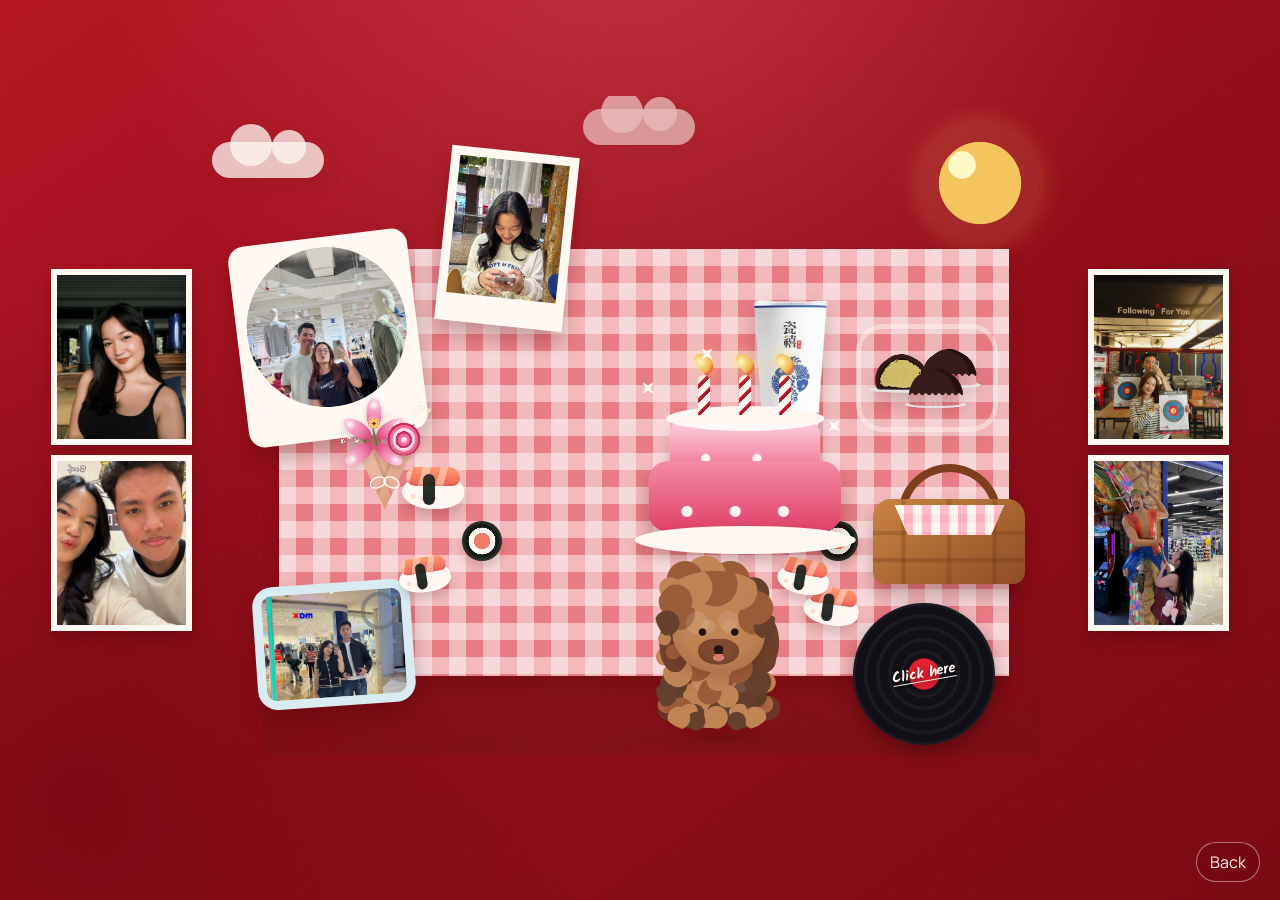
==== commit 5874054a: "changes photo." ====
--- a/future.html
+++ b/future.html
@@ -15,7 +15,7 @@
   <body class="page scrapbook-page page-cake" data-page="cake">
     <main class="scrapbook-stage cake-stage">
       <aside class="photo-strip cake-strip cake-strip-left" aria-label="Left photo strip">
-        <img src="photo/photo2.jpg" alt="Memory strip 1" />
+        <img src="photo/19.jpeg" alt="Memory strip 1" />
         <img src="photo/photo3.jpg" alt="Memory strip 2" />
       </aside>
 
--- a/css/style.css
+++ b/css/style.css
@@ -5642,6 +5642,10 @@
   transform: rotate(3deg);
 }
 
+.polaroid-wall .polaroid-center {
+  grid-column: 2;
+}
+
 .polaroid-wall img {
   aspect-ratio: 1 / 1;
 }
@@ -5797,6 +5801,12 @@
   .polaroid-wall {
     grid-template-columns: repeat(2, minmax(0, 1fr));
   }
+
+  .polaroid-wall .polaroid-center {
+    grid-column: 1 / -1;
+    justify-self: center;
+    width: calc((100% - clamp(12px, 3vw, 24px)) / 2);
+  }
 }
 
 @media (max-width: 460px) {
@@ -5811,6 +5821,11 @@
   .floating-photos,
   .polaroid-wall {
     grid-template-columns: 1fr;
+  }
+
+  .polaroid-wall .polaroid-center {
+    grid-column: auto;
+    width: 100%;
   }
 
   .gingham-scene {
